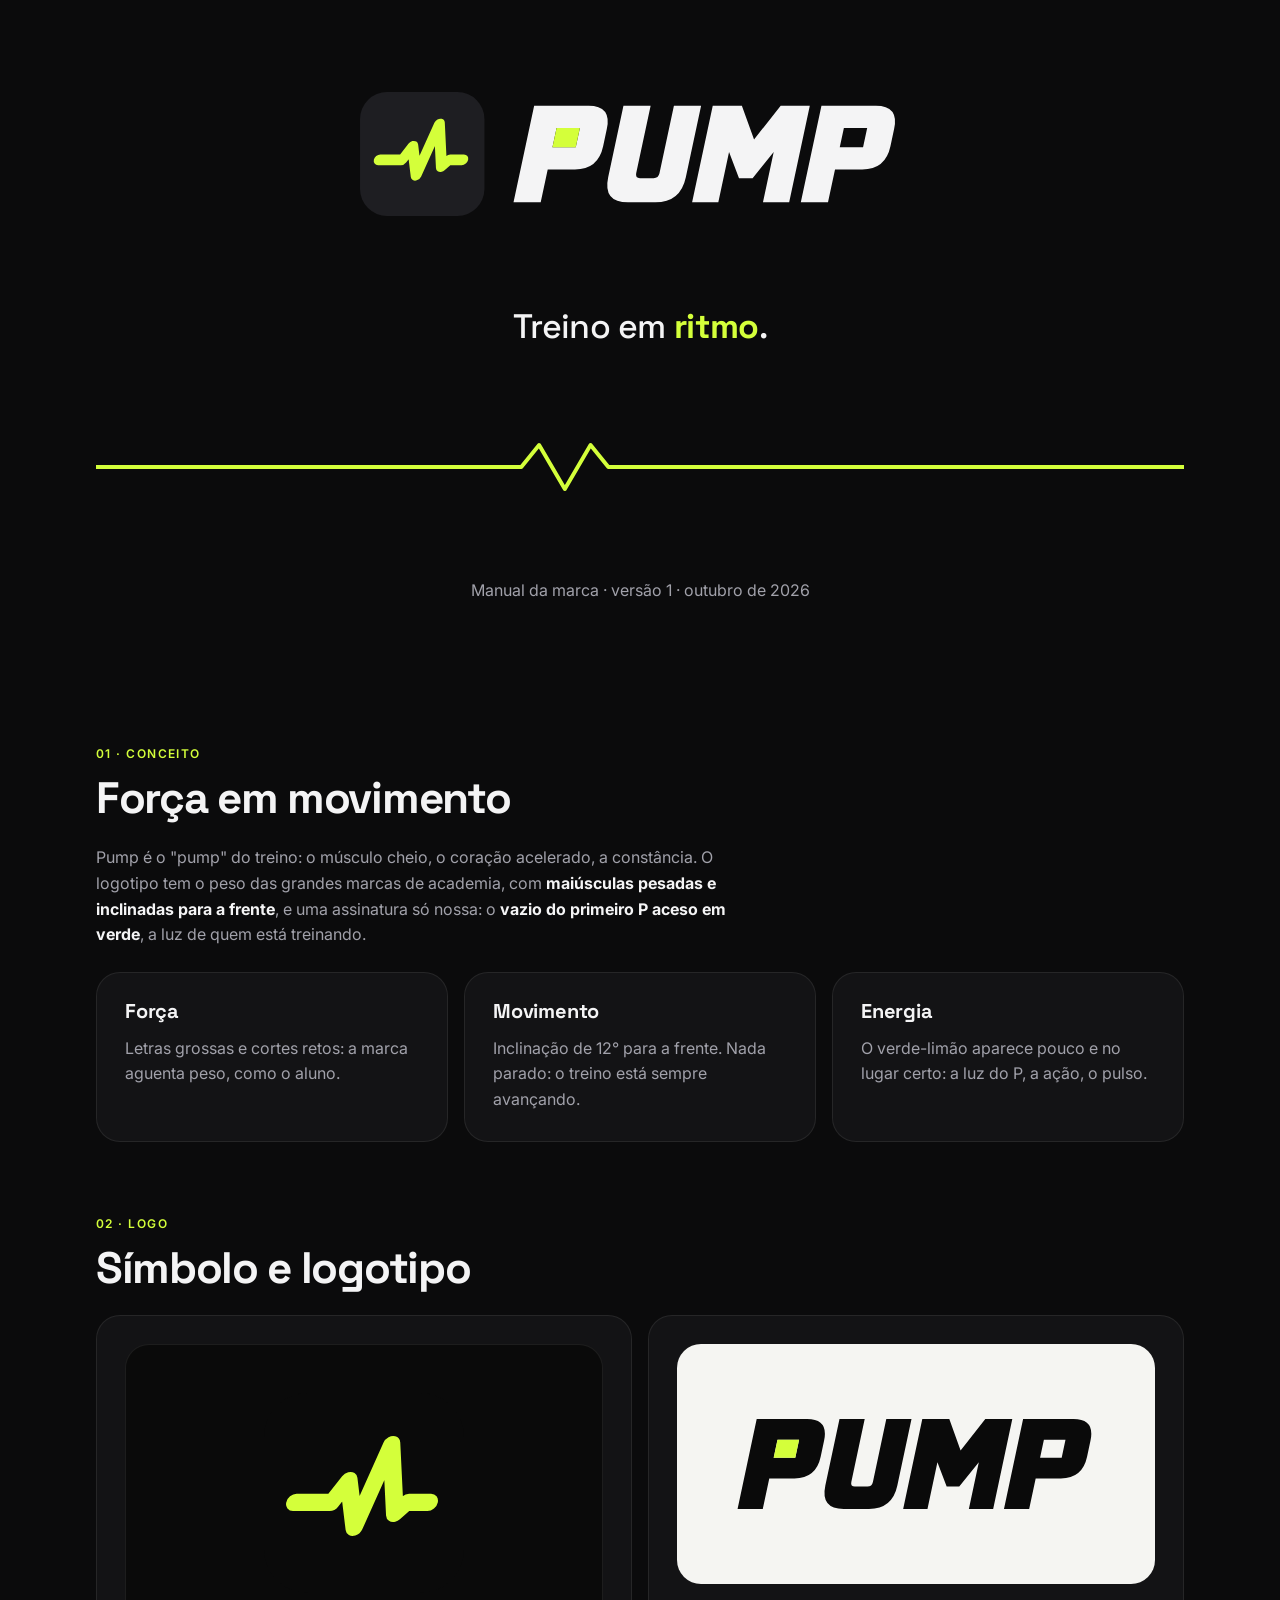
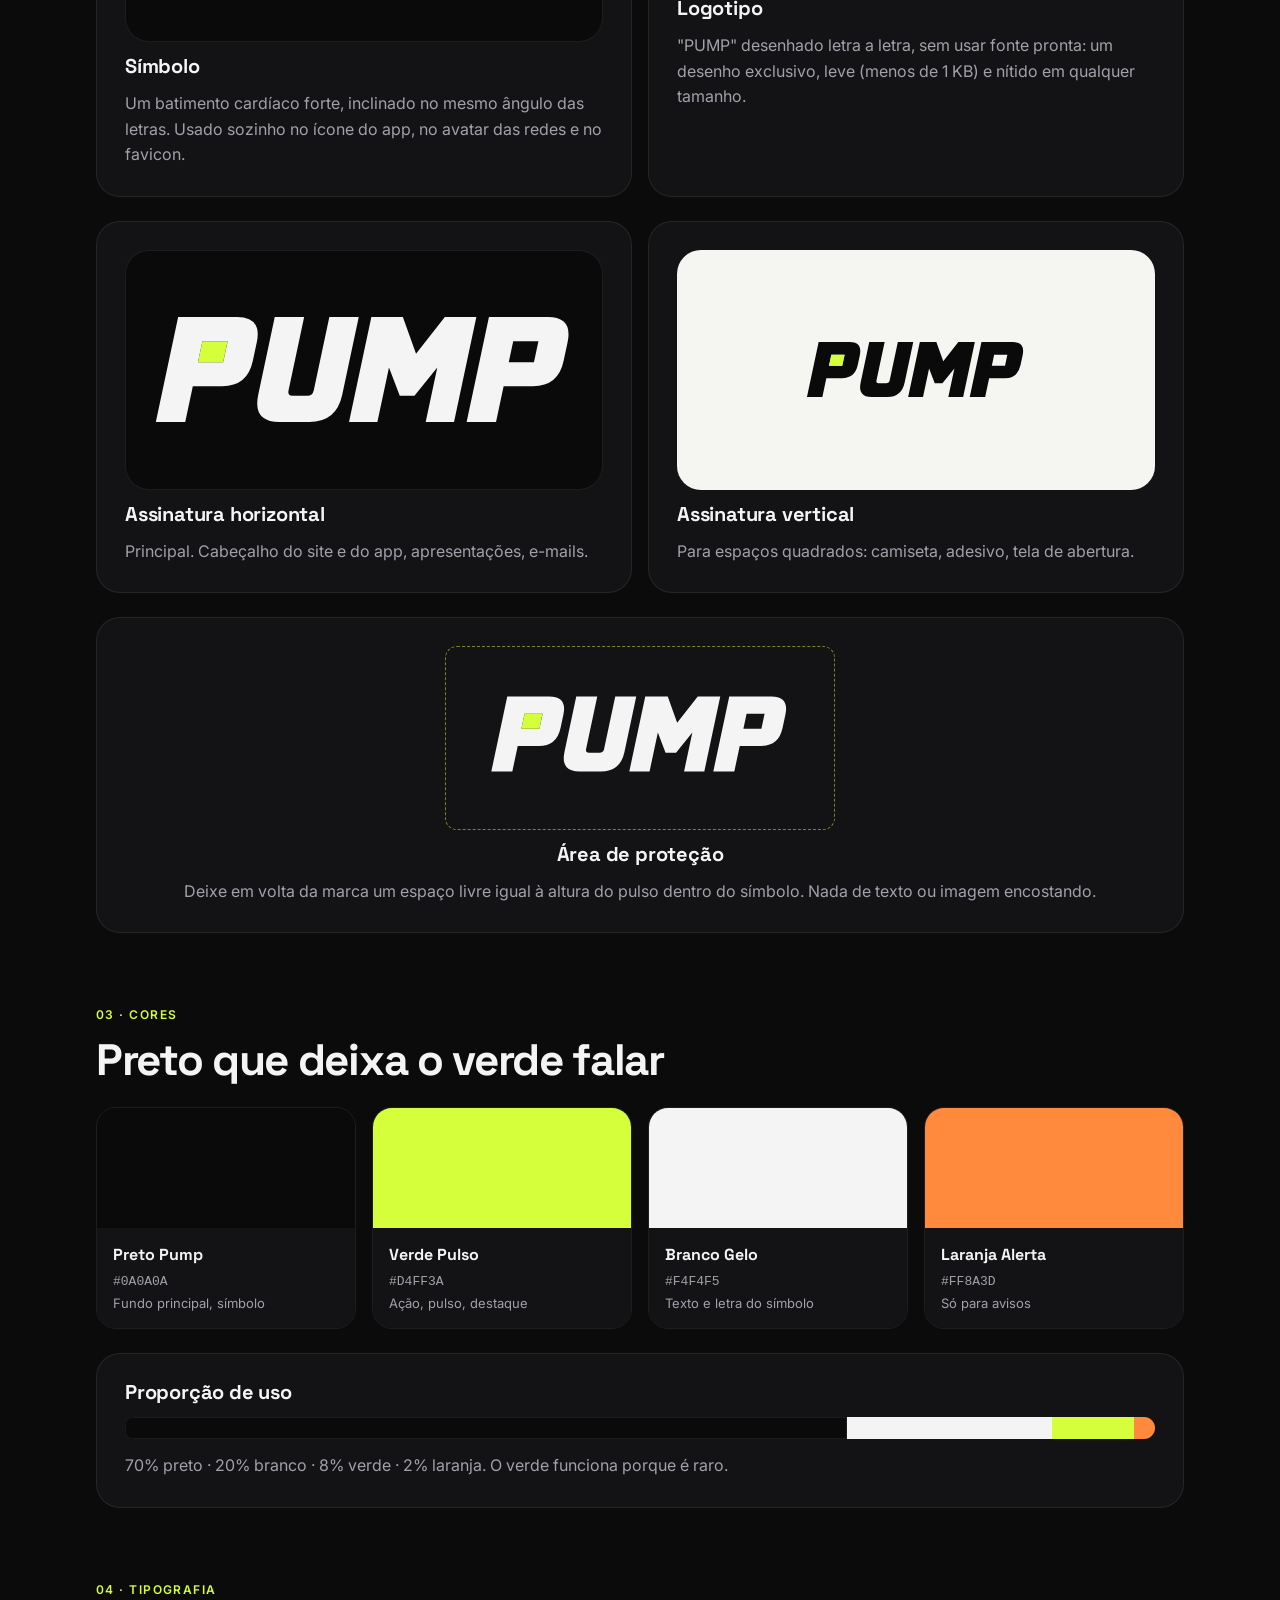
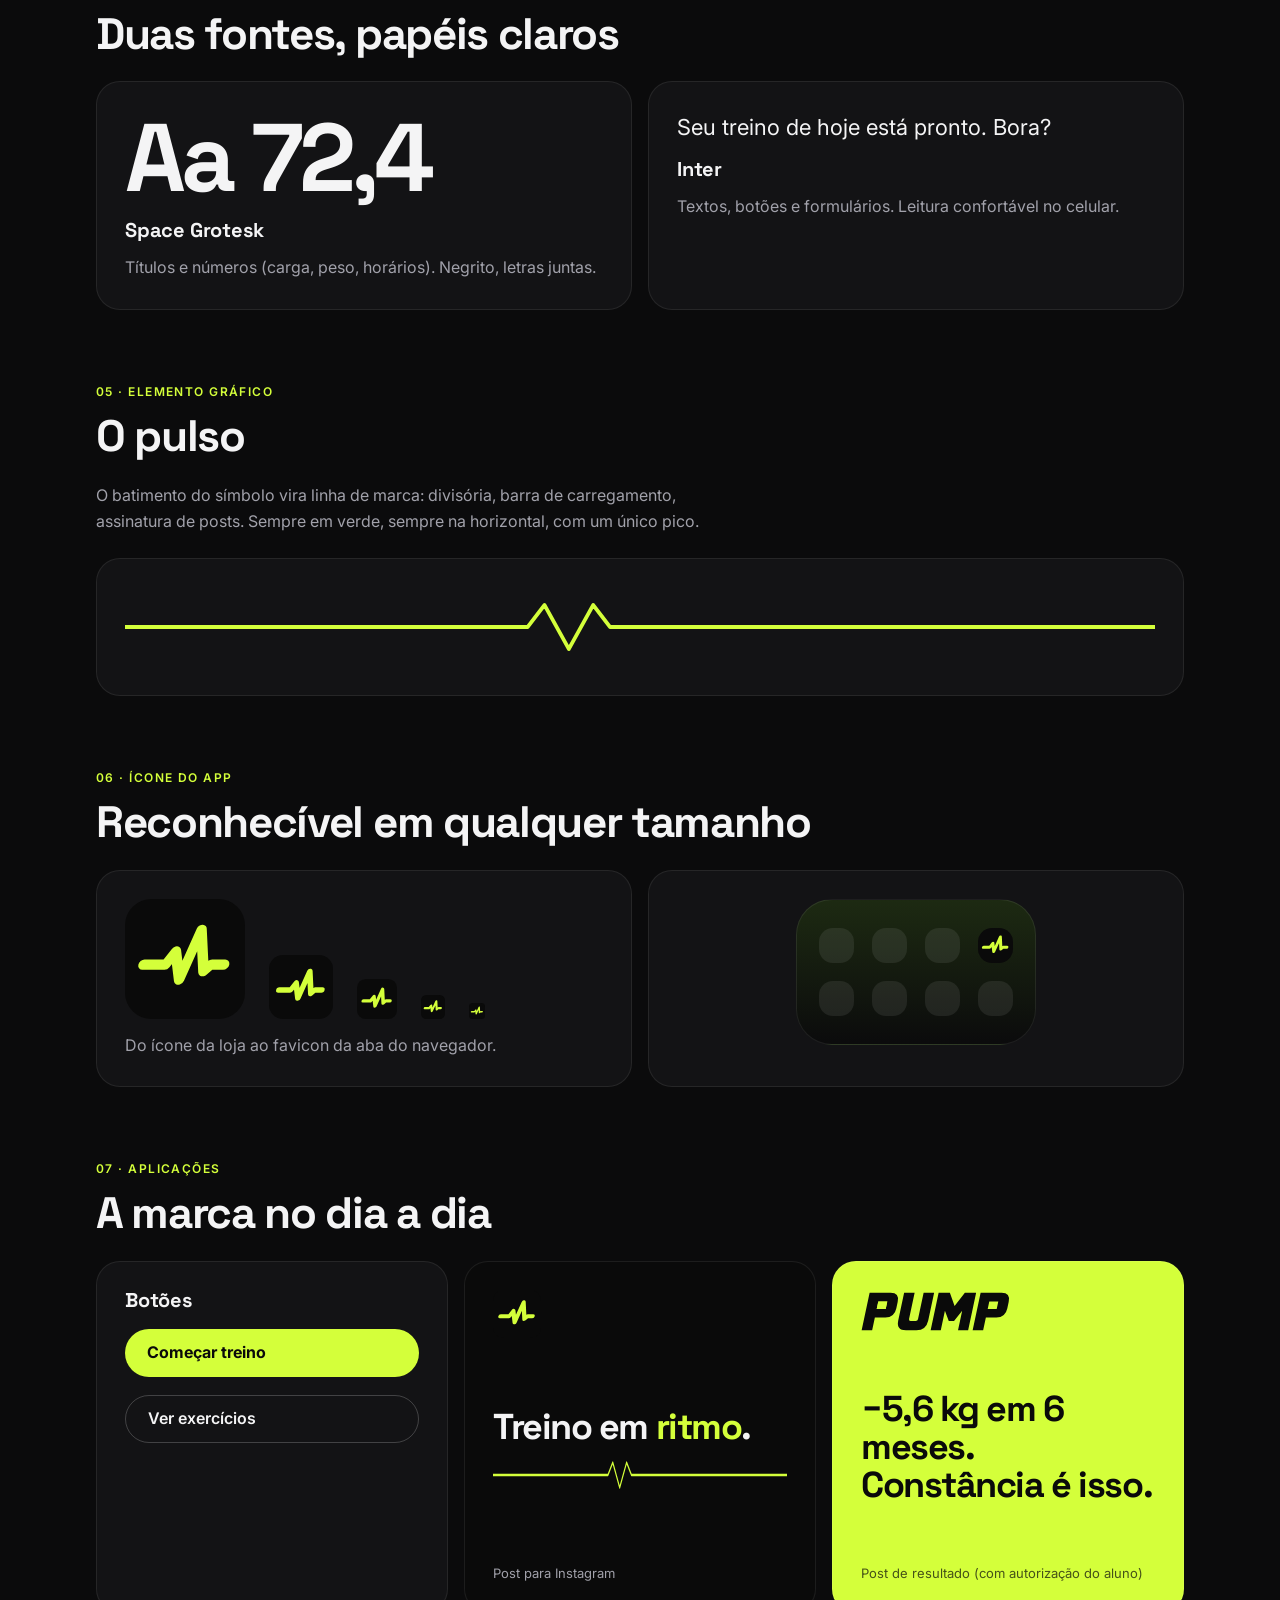
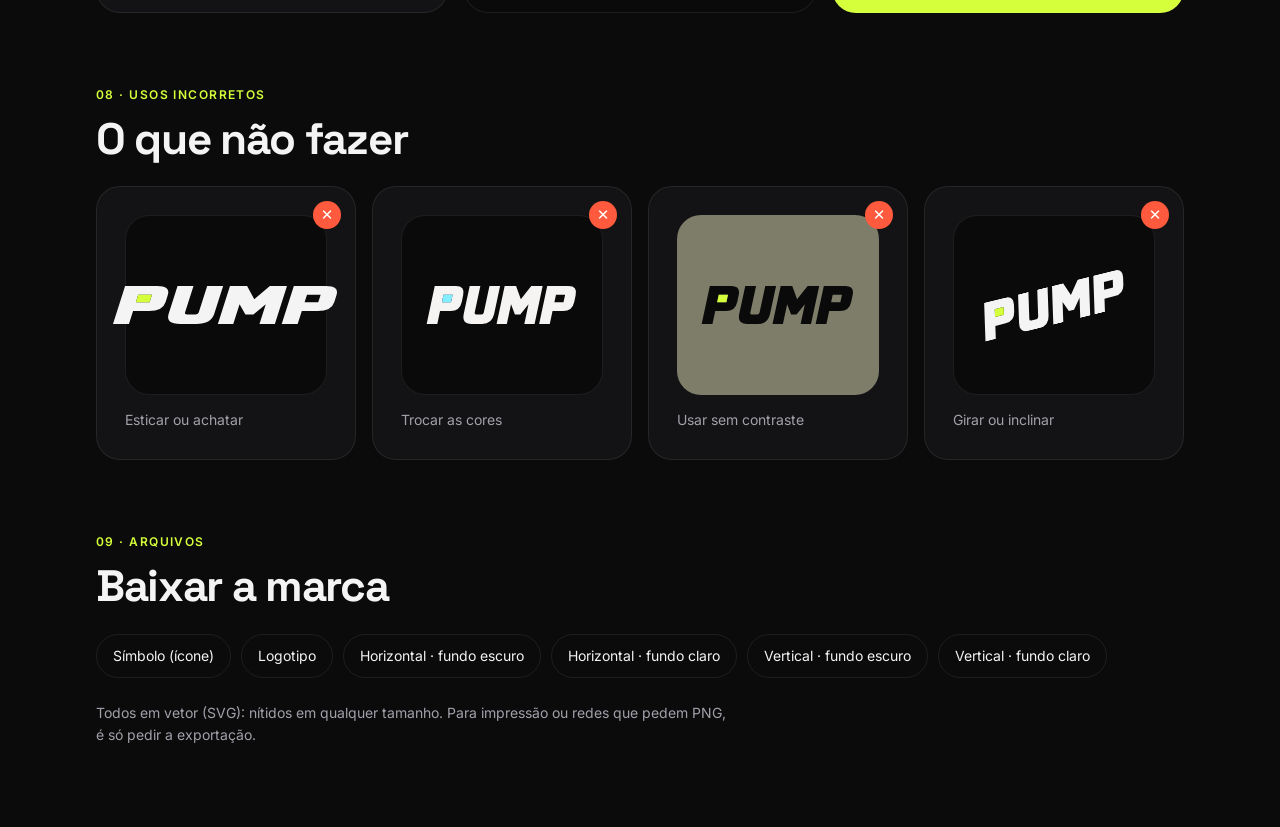
==== brand/index.html @ b614d29d "Pump: app do personal e do aluno, marca, banco de dados com senha protegida Co-Authored-By: Claude O" ====
<!doctype html>
<html lang="pt-BR">
<head>
<meta charset="utf-8">
<meta name="viewport" content="width=device-width, initial-scale=1">
<title>Pump · manual da marca</title>
<meta name="description" content="Identidade visual do Pump: símbolo, logotipo, cores, tipografia e regras de uso.">
<link rel="icon" href="pump-batimento.svg" type="image/svg+xml">
<link rel="preconnect" href="https://fonts.googleapis.com"><link rel="preconnect" href="https://fonts.gstatic.com" crossorigin>
<link rel="stylesheet" href="https://fonts.googleapis.com/css2?family=Inter:wght@400;500;600&family=Space+Grotesk:wght@500;700&display=swap">
<style>
:root{--bg:#0B0B0C;--s1:#131315;--s2:#1B1B1E;--line:rgba(255,255,255,.08);--tx:#F4F4F5;--tx2:#A1A1AA;--a:#D4FF3A}
*{box-sizing:border-box}
body{margin:0;background:var(--bg);color:var(--tx);font:16px/1.6 Inter,system-ui,sans-serif;-webkit-font-smoothing:antialiased}
main{max-width:1120px;margin:0 auto;padding:24px 16px 80px;display:flex;flex-direction:column;gap:72px}
h1,h2,h3{font-family:"Space Grotesk",sans-serif;letter-spacing:-.03em;margin:0;line-height:1.05}
h2{font-size:clamp(28px,5vw,44px)}
h3{font-size:20px;letter-spacing:-.01em}
p{margin:0}
.muted{color:var(--tx2)}
.eyebrow{font-size:12px;letter-spacing:.12em;text-transform:uppercase;color:var(--a);font-weight:600;margin-bottom:12px}
.sec{display:flex;flex-direction:column;gap:24px}
.sec > p{max-width:640px}
.grid{display:grid;gap:16px;grid-template-columns:minmax(0,1fr)}
@media(min-width:760px){.g2{grid-template-columns:repeat(2,minmax(0,1fr))}.g3{grid-template-columns:repeat(3,minmax(0,1fr))}.g4{grid-template-columns:repeat(4,minmax(0,1fr))}}
.box{background:var(--s1);border:1px solid var(--line);border-radius:24px;padding:28px;display:flex;flex-direction:column;gap:14px}
.stage{border-radius:24px;display:grid;place-items:center;padding:48px 24px;min-height:240px}
.dark{background:#0A0A0A;border:1px solid var(--line)}
.lime{background:var(--a);color:#0A0A0A}
.light{background:#F5F5F2;color:#0A0A0A}
.stage img{max-width:100%;height:auto}
.hero{min-height:72vh;display:grid;place-items:center;text-align:center;gap:28px;padding:40px 0}
.hero img{width:min(560px,86vw);height:auto}
.tag{font-family:"Space Grotesk",sans-serif;font-size:clamp(22px,4vw,34px);font-weight:500;letter-spacing:-.02em}
.tag b{color:var(--a);font-weight:700}
.pulse{width:100%;height:56px;display:block}
.pulse path{fill:none;stroke:var(--a);stroke-width:4;stroke-linecap:round;stroke-linejoin:round;stroke-dasharray:1600;animation:beat 2.6s cubic-bezier(.4,0,.2,1) infinite}
@keyframes beat{0%{stroke-dashoffset:1600}55%{stroke-dashoffset:0}100%{stroke-dashoffset:-1600}}
.sw{border-radius:20px;overflow:hidden;border:1px solid var(--line)}
.sw .c{height:120px}
.sw .t{padding:14px 16px;background:var(--s1)}
.sw .t b{display:block;font-family:"Space Grotesk",sans-serif}
.sw code{font-size:13px;color:var(--tx2)}
.prop{display:flex;height:22px;border-radius:999px;overflow:hidden}
.type1{font-family:"Space Grotesk",sans-serif;font-weight:700;font-size:clamp(48px,9vw,96px);letter-spacing:-.05em;line-height:1}
.type2{font-family:Inter,sans-serif;font-size:22px}
.icons{display:flex;align-items:flex-end;gap:24px;flex-wrap:wrap}
.phone{width:240px;border-radius:36px;background:linear-gradient(#1d2a12,#0b0b0c);padding:28px 22px;display:grid;grid-template-columns:repeat(4,1fr);gap:18px;border:1px solid var(--line)}
.phone span{aspect-ratio:1;border-radius:14px;background:rgba(255,255,255,.08)}
.phone img{width:100%;border-radius:14px}
.no{position:relative}
.no .stage{min-height:180px}
.no p{font-size:14px}
.no .x{position:absolute;top:14px;right:14px;width:28px;height:28px;border-radius:50%;background:#FF5A3D;display:grid;place-items:center;color:#fff;font-weight:700;font-size:15px}
.btn{display:inline-flex;align-items:center;gap:8px;min-height:48px;padding:0 22px;border-radius:999px;font-weight:700;background:var(--a);color:#0A0A0A;text-decoration:none}
.btn.o{background:transparent;color:var(--tx);border:1px solid rgba(255,255,255,.2);font-weight:600}
.post{aspect-ratio:1;border-radius:24px;background:#0A0A0A;padding:28px;display:flex;flex-direction:column;justify-content:space-between;border:1px solid var(--line)}
.post h3{font-size:clamp(26px,3.4vw,36px);letter-spacing:-.04em}
.dl{display:flex;flex-wrap:wrap;gap:10px}
.dl a{color:var(--tx);border:1px solid var(--line);border-radius:999px;padding:10px 16px;text-decoration:none;font-size:14px}
.dl a:hover{border-color:var(--a)}
.clear{position:relative;display:inline-block;padding:44px;border:1.5px dashed rgba(212,255,58,.5);border-radius:12px}
@media (prefers-reduced-motion:reduce){.pulse path{animation:none;stroke-dasharray:none}}
</style>
</head>
<body>
<main>

<section class="hero">
  <img src="pump-assinatura-escuro.svg" width="560" height="124" alt="Pump">
  <p class="tag">Treino em <b>ritmo</b>.</p>
  <svg class="pulse" viewBox="0 0 1100 56" preserveAspectRatio="none" aria-hidden="true"><path d="M0 28H430l18-22 26 44 26-44 18 22H1100"/></svg>
  <p class="muted" style="max-width:560px">Manual da marca · versão 1 · outubro de 2026</p>
</section>

<section class="sec">
  <div><p class="eyebrow">01 · Conceito</p><h2>Força em movimento</h2></div>
  <p class="muted">Pump é o "pump" do treino: o músculo cheio, o coração acelerado, a constância. O logotipo tem o peso das grandes marcas de academia, com <b style="color:var(--tx)">maiúsculas pesadas e inclinadas para a frente</b>, e uma assinatura só nossa: o <b style="color:var(--tx)">vazio do primeiro P aceso em verde</b>, a luz de quem está treinando.</p>
  <div class="grid g3">
    <div class="box"><h3>Força</h3><p class="muted">Letras grossas e cortes retos: a marca aguenta peso, como o aluno.</p></div>
    <div class="box"><h3>Movimento</h3><p class="muted">Inclinação de 12° para a frente. Nada parado: o treino está sempre avançando.</p></div>
    <div class="box"><h3>Energia</h3><p class="muted">O verde-limão aparece pouco e no lugar certo: a luz do P, a ação, o pulso.</p></div>
  </div>
</section>

<section class="sec">
  <div><p class="eyebrow">02 · Logo</p><h2>Símbolo e logotipo</h2></div>
  <div class="grid g2">
    <div class="box"><div class="stage dark"><img src="pump-batimento.svg" width="200" height="200" alt="Símbolo Pump"></div><h3>Símbolo</h3><p class="muted">Um batimento cardíaco forte, inclinado no mesmo ângulo das letras. Usado sozinho no ícone do app, no avatar das redes e no favicon.</p></div>
    <div class="box"><div class="stage light"><img src="pump-forca-claro.svg" width="360" height="118" alt="Logotipo pump"></div><h3>Logotipo</h3><p class="muted">"PUMP" desenhado letra a letra, sem usar fonte pronta: um desenho exclusivo, leve (menos de 1 KB) e nítido em qualquer tamanho.</p></div>
  </div>
  <div class="grid g2">
    <div class="box"><div class="stage dark"><img src="pump-forca-escuro.svg" width="420" height="120" alt="Assinatura horizontal"></div><h3>Assinatura horizontal</h3><p class="muted">Principal. Cabeçalho do site e do app, apresentações, e-mails.</p></div>
    <div class="box"><div class="stage light"><img src="pump-forca-claro.svg" width="220" height="176" alt="Assinatura vertical"></div><h3>Assinatura vertical</h3><p class="muted">Para espaços quadrados: camiseta, adesivo, tela de abertura.</p></div>
  </div>
  <div class="box" style="align-items:center;text-align:center">
    <span class="clear"><img src="pump-forca-escuro.svg" width="300" height="86" alt=""></span>
    <h3>Área de proteção</h3><p class="muted">Deixe em volta da marca um espaço livre igual à altura do pulso dentro do símbolo. Nada de texto ou imagem encostando.</p>
  </div>
</section>

<section class="sec">
  <div><p class="eyebrow">03 · Cores</p><h2>Preto que deixa o verde falar</h2></div>
  <div class="grid g4">
    <div class="sw"><div class="c" style="background:#0A0A0A"></div><div class="t"><b>Preto Pump</b><code>#0A0A0A</code><p class="muted" style="font-size:13px">Fundo principal, símbolo</p></div></div>
    <div class="sw"><div class="c" style="background:#D4FF3A"></div><div class="t"><b>Verde Pulso</b><code>#D4FF3A</code><p class="muted" style="font-size:13px">Ação, pulso, destaque</p></div></div>
    <div class="sw"><div class="c" style="background:#F4F4F5"></div><div class="t"><b>Branco Gelo</b><code>#F4F4F5</code><p class="muted" style="font-size:13px">Texto e letra do símbolo</p></div></div>
    <div class="sw"><div class="c" style="background:#FF8A3D"></div><div class="t"><b>Laranja Alerta</b><code>#FF8A3D</code><p class="muted" style="font-size:13px">Só para avisos</p></div></div>
  </div>
  <div class="box"><h3>Proporção de uso</h3><div class="prop" aria-label="70% preto, 20% branco, 8% verde, 2% laranja"><span style="flex:70;background:#0A0A0A;border:1px solid var(--line)"></span><span style="flex:20;background:#F4F4F5"></span><span style="flex:8;background:#D4FF3A"></span><span style="flex:2;background:#FF8A3D"></span></div><p class="muted">70% preto · 20% branco · 8% verde · 2% laranja. O verde funciona porque é raro.</p></div>
</section>

<section class="sec">
  <div><p class="eyebrow">04 · Tipografia</p><h2>Duas fontes, papéis claros</h2></div>
  <div class="grid g2">
    <div class="box"><span class="type1">Aa 72,4</span><h3>Space Grotesk</h3><p class="muted">Títulos e números (carga, peso, horários). Negrito, letras juntas.</p></div>
    <div class="box"><span class="type2">Seu treino de hoje está pronto. Bora?</span><h3>Inter</h3><p class="muted">Textos, botões e formulários. Leitura confortável no celular.</p></div>
  </div>
</section>

<section class="sec">
  <div><p class="eyebrow">05 · Elemento gráfico</p><h2>O pulso</h2></div>
  <p class="muted">O batimento do símbolo vira linha de marca: divisória, barra de carregamento, assinatura de posts. Sempre em verde, sempre na horizontal, com um único pico.</p>
  <div class="box" style="padding:40px 28px"><svg class="pulse" viewBox="0 0 1100 56" preserveAspectRatio="none" aria-hidden="true"><path d="M0 28H430l18-22 26 44 26-44 18 22H1100"/></svg></div>
</section>

<section class="sec">
  <div><p class="eyebrow">06 · Ícone do app</p><h2>Reconhecível em qualquer tamanho</h2></div>
  <div class="grid g2">
    <div class="box"><div class="icons"><img src="pump-batimento.svg" width="120" height="120" alt="Ícone 120 px"><img src="pump-batimento.svg" width="64" height="64" alt="Ícone 64 px"><img src="pump-batimento.svg" width="40" height="40" alt="Ícone 40 px"><img src="pump-batimento.svg" width="24" height="24" alt="Ícone 24 px"><img src="pump-batimento.svg" width="16" height="16" alt="Ícone 16 px"></div><p class="muted">Do ícone da loja ao favicon da aba do navegador.</p></div>
    <div class="box" style="align-items:center"><div class="phone" aria-label="Ícone na tela do celular"><span></span><span></span><span></span><img src="pump-batimento.svg" alt=""><span></span><span></span><span></span><span></span></div></div>
  </div>
</section>

<section class="sec">
  <div><p class="eyebrow">07 · Aplicações</p><h2>A marca no dia a dia</h2></div>
  <div class="grid g3">
    <div class="box" style="gap:18px"><h3>Botões</h3><a class="btn" href="#">Começar treino</a><a class="btn o" href="#">Ver exercícios</a></div>
    <div class="post"><img src="pump-batimento.svg" width="48" height="48" alt=""><div><h3>Treino em <span style="color:var(--a)">ritmo</span>.</h3><svg class="pulse" viewBox="0 0 1100 56" preserveAspectRatio="none" aria-hidden="true" style="height:32px;margin-top:12px"><path d="M0 28H430l18-22 26 44 26-44 18 22H1100"/></svg></div><p class="muted" style="font-size:13px">Post para Instagram</p></div>
    <div class="post" style="background:var(--a);color:#0A0A0A"><img src="pump-forca-claro.svg" width="150" height="43" alt=""><h3>−5,6 kg em 6 meses. Constância é isso.</h3><p style="font-size:13px;opacity:.7">Post de resultado (com autorização do aluno)</p></div>
  </div>
</section>

<section class="sec">
  <div><p class="eyebrow">08 · Usos incorretos</p><h2>O que não fazer</h2></div>
  <div class="grid g4">
    <div class="box no"><span class="x">✕</span><div class="stage dark"><img src="pump-forca-escuro.svg" width="200" height="57" alt="" style="transform:scaleX(1.5)"></div><p class="muted">Esticar ou achatar</p></div>
    <div class="box no"><span class="x">✕</span><div class="stage dark"><img src="pump-forca-escuro.svg" width="200" height="57" alt="" style="filter:hue-rotate(160deg) saturate(3)"></div><p class="muted">Trocar as cores</p></div>
    <div class="box no"><span class="x">✕</span><div class="stage" style="background:#7d7d6a"><img src="pump-forca-claro.svg" width="200" height="57" alt=""></div><p class="muted">Usar sem contraste</p></div>
    <div class="box no"><span class="x">✕</span><div class="stage dark"><img src="pump-forca-escuro.svg" width="200" height="57" alt="" style="transform:rotate(-14deg)"></div><p class="muted">Girar ou inclinar</p></div>
  </div>
</section>

<section class="sec">
  <div><p class="eyebrow">09 · Arquivos</p><h2>Baixar a marca</h2></div>
  <div class="dl">
    <a href="pump-batimento.svg" download>Símbolo (ícone)</a>
    <a href="pump-forca-claro.svg" download>Logotipo</a>
    <a href="pump-forca-escuro.svg" download>Horizontal · fundo escuro</a>
    <a href="pump-forca-claro.svg" download>Horizontal · fundo claro</a>
    <a href="pump-forca-escuro.svg" download>Vertical · fundo escuro</a>
    <a href="pump-forca-claro.svg" download>Vertical · fundo claro</a>
  </div>
  <p class="muted" style="font-size:14px">Todos em vetor (SVG): nítidos em qualquer tamanho. Para impressão ou redes que pedem PNG, é só pedir a exportação.</p>
</section>

</main>
</body>
</html>
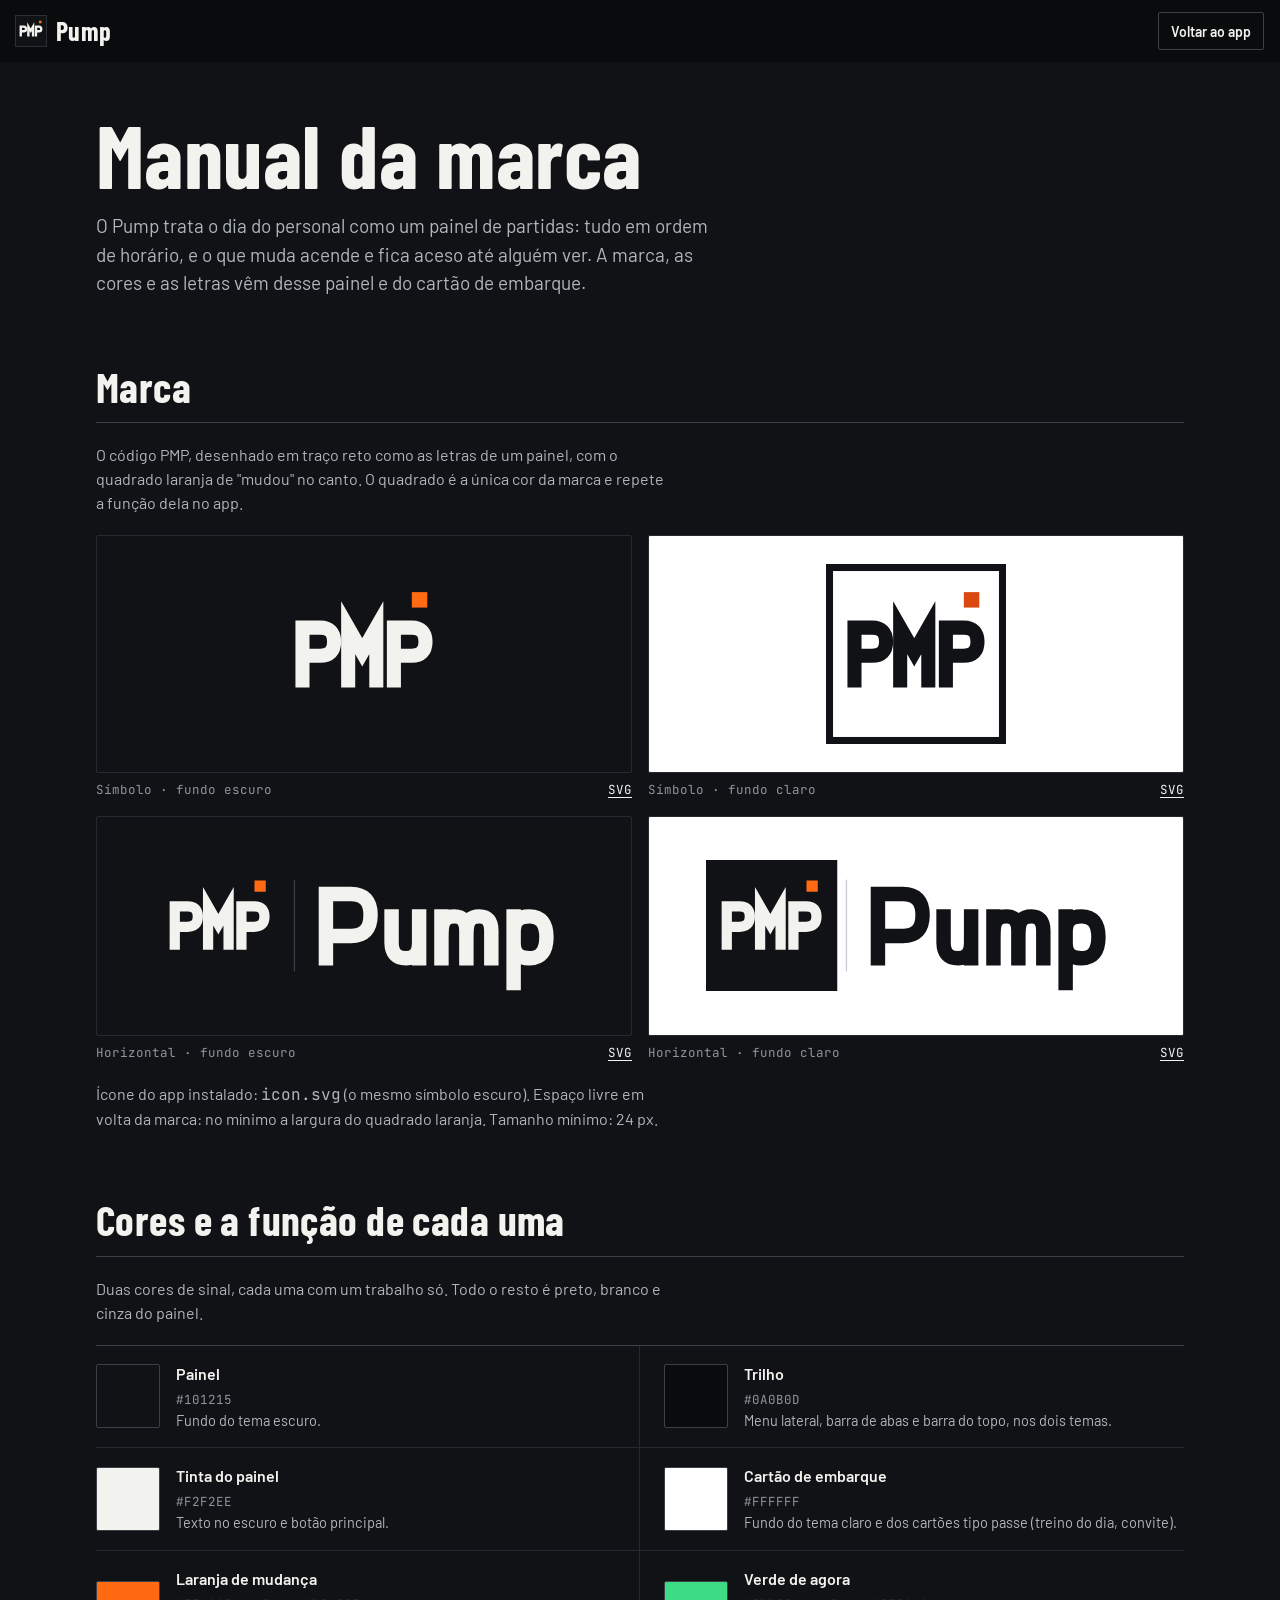
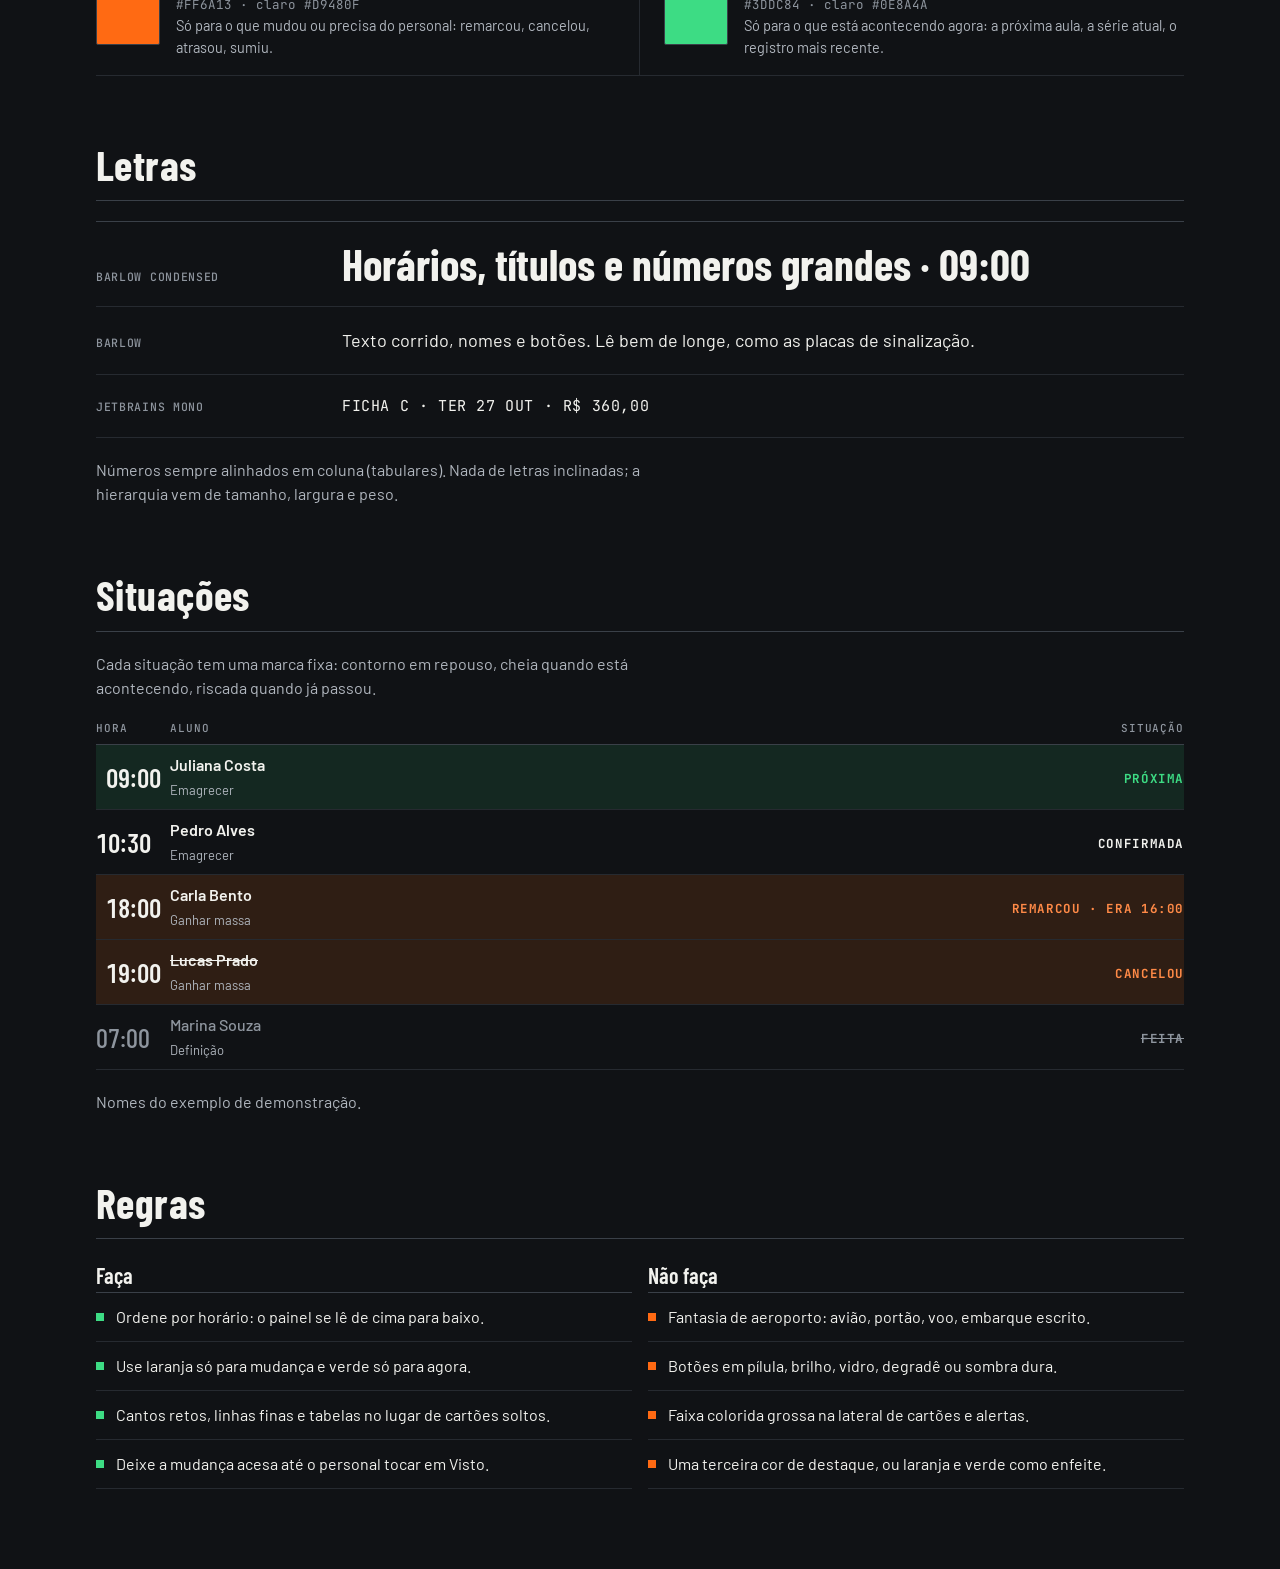
==== commit b5cf5346: "Novo visual do Pump: painel de partidas e treino em tela cheia - Base visual nova: Barlow, Barlow Co" ====
--- a/brand/index.html
+++ b/brand/index.html
@@ -4,166 +4,127 @@
 <meta charset="utf-8">
 <meta name="viewport" content="width=device-width, initial-scale=1">
 <title>Pump · manual da marca</title>
-<meta name="description" content="Identidade visual do Pump: símbolo, logotipo, cores, tipografia e regras de uso.">
-<link rel="icon" href="pump-batimento.svg" type="image/svg+xml">
+<meta name="description" content="Identidade visual do Pump: marca PMP, cores e a função de cada uma, letras, situações e regras de uso.">
+<link rel="icon" href="pump-marca-escuro.svg" type="image/svg+xml">
 <link rel="preconnect" href="https://fonts.googleapis.com"><link rel="preconnect" href="https://fonts.gstatic.com" crossorigin>
-<link rel="stylesheet" href="https://fonts.googleapis.com/css2?family=Inter:wght@400;500;600&family=Space+Grotesk:wght@500;700&display=swap">
+<link rel="stylesheet" href="https://fonts.googleapis.com/css2?family=Barlow:wght@400;500;600;700&family=Barlow+Condensed:wght@500;600;700&family=JetBrains+Mono:wght@500;700&display=swap">
+<link rel="stylesheet" href="../css/app.css">
 <style>
-:root{--bg:#0B0B0C;--s1:#131315;--s2:#1B1B1E;--line:rgba(255,255,255,.08);--tx:#F4F4F5;--tx2:#A1A1AA;--a:#D4FF3A}
-*{box-sizing:border-box}
-body{margin:0;background:var(--bg);color:var(--tx);font:16px/1.6 Inter,system-ui,sans-serif;-webkit-font-smoothing:antialiased}
-main{max-width:1120px;margin:0 auto;padding:24px 16px 80px;display:flex;flex-direction:column;gap:72px}
-h1,h2,h3{font-family:"Space Grotesk",sans-serif;letter-spacing:-.03em;margin:0;line-height:1.05}
-h2{font-size:clamp(28px,5vw,44px)}
-h3{font-size:20px;letter-spacing:-.01em}
-p{margin:0}
-.muted{color:var(--tx2)}
-.eyebrow{font-size:12px;letter-spacing:.12em;text-transform:uppercase;color:var(--a);font-weight:600;margin-bottom:12px}
-.sec{display:flex;flex-direction:column;gap:24px}
-.sec > p{max-width:640px}
-.grid{display:grid;gap:16px;grid-template-columns:minmax(0,1fr)}
-@media(min-width:760px){.g2{grid-template-columns:repeat(2,minmax(0,1fr))}.g3{grid-template-columns:repeat(3,minmax(0,1fr))}.g4{grid-template-columns:repeat(4,minmax(0,1fr))}}
-.box{background:var(--s1);border:1px solid var(--line);border-radius:24px;padding:28px;display:flex;flex-direction:column;gap:14px}
-.stage{border-radius:24px;display:grid;place-items:center;padding:48px 24px;min-height:240px}
-.dark{background:#0A0A0A;border:1px solid var(--line)}
-.lime{background:var(--a);color:#0A0A0A}
-.light{background:#F5F5F2;color:#0A0A0A}
-.stage img{max-width:100%;height:auto}
-.hero{min-height:72vh;display:grid;place-items:center;text-align:center;gap:28px;padding:40px 0}
-.hero img{width:min(560px,86vw);height:auto}
-.tag{font-family:"Space Grotesk",sans-serif;font-size:clamp(22px,4vw,34px);font-weight:500;letter-spacing:-.02em}
-.tag b{color:var(--a);font-weight:700}
-.pulse{width:100%;height:56px;display:block}
-.pulse path{fill:none;stroke:var(--a);stroke-width:4;stroke-linecap:round;stroke-linejoin:round;stroke-dasharray:1600;animation:beat 2.6s cubic-bezier(.4,0,.2,1) infinite}
-@keyframes beat{0%{stroke-dashoffset:1600}55%{stroke-dashoffset:0}100%{stroke-dashoffset:-1600}}
-.sw{border-radius:20px;overflow:hidden;border:1px solid var(--line)}
-.sw .c{height:120px}
-.sw .t{padding:14px 16px;background:var(--s1)}
-.sw .t b{display:block;font-family:"Space Grotesk",sans-serif}
-.sw code{font-size:13px;color:var(--tx2)}
-.prop{display:flex;height:22px;border-radius:999px;overflow:hidden}
-.type1{font-family:"Space Grotesk",sans-serif;font-weight:700;font-size:clamp(48px,9vw,96px);letter-spacing:-.05em;line-height:1}
-.type2{font-family:Inter,sans-serif;font-size:22px}
-.icons{display:flex;align-items:flex-end;gap:24px;flex-wrap:wrap}
-.phone{width:240px;border-radius:36px;background:linear-gradient(#1d2a12,#0b0b0c);padding:28px 22px;display:grid;grid-template-columns:repeat(4,1fr);gap:18px;border:1px solid var(--line)}
-.phone span{aspect-ratio:1;border-radius:14px;background:rgba(255,255,255,.08)}
-.phone img{width:100%;border-radius:14px}
-.no{position:relative}
-.no .stage{min-height:180px}
-.no p{font-size:14px}
-.no .x{position:absolute;top:14px;right:14px;width:28px;height:28px;border-radius:50%;background:#FF5A3D;display:grid;place-items:center;color:#fff;font-weight:700;font-size:15px}
-.btn{display:inline-flex;align-items:center;gap:8px;min-height:48px;padding:0 22px;border-radius:999px;font-weight:700;background:var(--a);color:#0A0A0A;text-decoration:none}
-.btn.o{background:transparent;color:var(--tx);border:1px solid rgba(255,255,255,.2);font-weight:600}
-.post{aspect-ratio:1;border-radius:24px;background:#0A0A0A;padding:28px;display:flex;flex-direction:column;justify-content:space-between;border:1px solid var(--line)}
-.post h3{font-size:clamp(26px,3.4vw,36px);letter-spacing:-.04em}
-.dl{display:flex;flex-wrap:wrap;gap:10px}
-.dl a{color:var(--tx);border:1px solid var(--line);border-radius:999px;padding:10px 16px;text-decoration:none;font-size:14px}
-.dl a:hover{border-color:var(--a)}
-.clear{position:relative;display:inline-block;padding:44px;border:1.5px dashed rgba(212,255,58,.5);border-radius:12px}
-@media (prefers-reduced-motion:reduce){.pulse path{animation:none;stroke-dasharray:none}}
+.bm { max-width: 1120px; margin: 0 auto; padding: 0 16px 80px; }
+.bm-nav { display: flex; align-items: center; justify-content: space-between; gap: 12px; padding: 12px 16px; background: var(--rail); color: #F2F2EE; position: sticky; top: 0; z-index: 5; }
+.bm-nav a.btn { color: #F2F2EE; border-color: #3A4048; }
+.bm-nav img { width: 30px; height: 30px; display: block; outline: 1px solid #2A2F36; }
+.bm-nav .brand { display: flex; align-items: center; gap: 10px; }
+.bm h1 { font-size: clamp(44px, 9vw, 88px); margin-top: 48px; }
+.bm .lead { font-size: 19px; color: var(--tx2); max-width: 56ch; margin-top: 14px; }
+.bm section { padding-top: 64px; display: flex; flex-direction: column; gap: 20px; }
+.bm h2 { font-size: clamp(28px, 4.6vw, 42px); font-weight: 700; padding-bottom: 12px; border-bottom: 1px solid var(--line2); }
+.bm h3 { font-family: var(--fd); font-weight: 600; font-size: 22px; }
+.bm p { max-width: 64ch; }
+.bm .muted { color: var(--tx2); }
+.marks { display: grid; gap: 16px; grid-template-columns: minmax(0, 1fr); }
+@media (min-width: 760px) { .marks { grid-template-columns: repeat(2, minmax(0, 1fr)); } }
+.mk { border: 1px solid var(--line); border-radius: var(--r); padding: 28px; display: grid; place-items: center; min-height: 220px; }
+.mk.dk { background: #101215; } .mk.lt { background: #FFFFFF; }
+.mk img { max-width: 100%; height: auto; }
+.mk-cap { display: flex; justify-content: space-between; gap: 8px; font-family: var(--fm); font-size: 12.5px; color: var(--tx3); margin-top: 8px; }
+.mk-cap a { color: var(--tx); text-decoration: underline; text-underline-offset: 3px; }
+.cores { display: grid; grid-template-columns: minmax(0, 1fr); border-top: 1px solid var(--line2); }
+@media (min-width: 760px) { .cores { grid-template-columns: repeat(2, minmax(0, 1fr)); } }
+.cor { display: grid; grid-template-columns: 64px minmax(0, 1fr); gap: 16px; align-items: center; padding: 16px 0; border-bottom: 1px solid var(--line); }
+@media (min-width: 760px) { .cor:nth-child(odd) { padding-right: 24px; border-right: 1px solid var(--line); } .cor:nth-child(even) { padding-left: 24px; } }
+.cor i { width: 64px; height: 64px; border-radius: var(--r); border: 1px solid var(--line2); display: block; }
+.cor b { display: block; font-weight: 600; }
+.cor code { font-family: var(--fm); font-size: 12.5px; color: var(--tx3); }
+.cor span { display: block; font-size: 14.5px; color: var(--tx2); }
+.tipos { display: grid; gap: 0; border-top: 1px solid var(--line2); }
+.tipo { display: grid; grid-template-columns: minmax(0, 1fr); gap: 6px; padding: 20px 0; border-bottom: 1px solid var(--line); }
+@media (min-width: 760px) { .tipo { grid-template-columns: 240px minmax(0, 1fr); align-items: baseline; } }
+.tipo .lbl { color: var(--tx3); }
+.regras { display: grid; gap: 16px; grid-template-columns: minmax(0, 1fr); }
+@media (min-width: 760px) { .regras { grid-template-columns: repeat(2, minmax(0, 1fr)); } }
+.regras ul { margin: 0; padding: 0; list-style: none; border-top: 1px solid var(--line2); }
+.regras li { display: flex; gap: 12px; align-items: baseline; padding: 12px 0; border-bottom: 1px solid var(--line); }
+.regras li .mark { transform: translateY(-2px); }
 </style>
 </head>
 <body>
-<main>
+<header class="bm-nav">
+  <span class="brand"><img src="pump-marca-escuro.svg" alt=""><span class="wordmark">Pump</span></span>
+  <a class="btn sm" href="../#/">Voltar ao app</a>
+</header>
+<main class="bm">
+  <h1>Manual da marca</h1>
+  <p class="lead">O Pump trata o dia do personal como um painel de partidas: tudo em ordem de horário, e o que muda acende e fica aceso até alguém ver. A marca, as cores e as letras vêm desse painel e do cartão de embarque.</p>
 
-<section class="hero">
-  <img src="pump-assinatura-escuro.svg" width="560" height="124" alt="Pump">
-  <p class="tag">Treino em <b>ritmo</b>.</p>
-  <svg class="pulse" viewBox="0 0 1100 56" preserveAspectRatio="none" aria-hidden="true"><path d="M0 28H430l18-22 26 44 26-44 18 22H1100"/></svg>
-  <p class="muted" style="max-width:560px">Manual da marca · versão 1 · outubro de 2026</p>
-</section>
+  <section aria-labelledby="t-marca">
+    <h2 id="t-marca">Marca</h2>
+    <p class="muted">O código PMP, desenhado em traço reto como as letras de um painel, com o quadrado laranja de "mudou" no canto. O quadrado é a única cor da marca e repete a função dela no app.</p>
+    <div class="marks">
+      <figure style="margin:0"><div class="mk dk"><img src="pump-marca-escuro.svg" width="180" height="180" alt="Marca PMP sobre fundo escuro"></div><figcaption class="mk-cap"><span>Símbolo · fundo escuro</span><a href="pump-marca-escuro.svg" download>SVG</a></figcaption></figure>
+      <figure style="margin:0"><div class="mk lt"><img src="pump-marca-claro.svg" width="180" height="180" alt="Marca PMP sobre fundo claro"></div><figcaption class="mk-cap"><span>Símbolo · fundo claro</span><a href="pump-marca-claro.svg" download>SVG</a></figcaption></figure>
+      <figure style="margin:0"><div class="mk dk"><img src="pump-horizontal-escuro.svg" width="420" height="131" alt="Marca PMP com a palavra Pump, fundo escuro"></div><figcaption class="mk-cap"><span>Horizontal · fundo escuro</span><a href="pump-horizontal-escuro.svg" download>SVG</a></figcaption></figure>
+      <figure style="margin:0"><div class="mk lt"><img src="pump-horizontal-claro.svg" width="420" height="131" alt="Marca PMP com a palavra Pump, fundo claro"></div><figcaption class="mk-cap"><span>Horizontal · fundo claro</span><a href="pump-horizontal-claro.svg" download>SVG</a></figcaption></figure>
+    </div>
+    <p class="muted">Ícone do app instalado: <code class="mono">icon.svg</code> (o mesmo símbolo escuro). Espaço livre em volta da marca: no mínimo a largura do quadrado laranja. Tamanho mínimo: 24 px.</p>
+  </section>
 
-<section class="sec">
-  <div><p class="eyebrow">01 · Conceito</p><h2>Força em movimento</h2></div>
-  <p class="muted">Pump é o "pump" do treino: o músculo cheio, o coração acelerado, a constância. O logotipo tem o peso das grandes marcas de academia, com <b style="color:var(--tx)">maiúsculas pesadas e inclinadas para a frente</b>, e uma assinatura só nossa: o <b style="color:var(--tx)">vazio do primeiro P aceso em verde</b>, a luz de quem está treinando.</p>
-  <div class="grid g3">
-    <div class="box"><h3>Força</h3><p class="muted">Letras grossas e cortes retos: a marca aguenta peso, como o aluno.</p></div>
-    <div class="box"><h3>Movimento</h3><p class="muted">Inclinação de 12° para a frente. Nada parado: o treino está sempre avançando.</p></div>
-    <div class="box"><h3>Energia</h3><p class="muted">O verde-limão aparece pouco e no lugar certo: a luz do P, a ação, o pulso.</p></div>
-  </div>
-</section>
+  <section aria-labelledby="t-cores">
+    <h2 id="t-cores">Cores e a função de cada uma</h2>
+    <p class="muted">Duas cores de sinal, cada uma com um trabalho só. Todo o resto é preto, branco e cinza do painel.</p>
+    <div class="cores">
+      <div class="cor"><i style="background:#101215"></i><div><b>Painel</b><code>#101215</code><span>Fundo do tema escuro.</span></div></div>
+      <div class="cor"><i style="background:#0A0B0D"></i><div><b>Trilho</b><code>#0A0B0D</code><span>Menu lateral, barra de abas e barra do topo, nos dois temas.</span></div></div>
+      <div class="cor"><i style="background:#F2F2EE"></i><div><b>Tinta do painel</b><code>#F2F2EE</code><span>Texto no escuro e botão principal.</span></div></div>
+      <div class="cor"><i style="background:#FFFFFF"></i><div><b>Cartão de embarque</b><code>#FFFFFF</code><span>Fundo do tema claro e dos cartões tipo passe (treino do dia, convite).</span></div></div>
+      <div class="cor"><i style="background:#FF6A13"></i><div><b>Laranja de mudança</b><code>#FF6A13 · claro #D9480F</code><span>Só para o que mudou ou precisa do personal: remarcou, cancelou, atrasou, sumiu.</span></div></div>
+      <div class="cor"><i style="background:#3DDC84"></i><div><b>Verde de agora</b><code>#3DDC84 · claro #0E8A4A</code><span>Só para o que está acontecendo agora: a próxima aula, a série atual, o registro mais recente.</span></div></div>
+    </div>
+  </section>
 
-<section class="sec">
-  <div><p class="eyebrow">02 · Logo</p><h2>Símbolo e logotipo</h2></div>
-  <div class="grid g2">
-    <div class="box"><div class="stage dark"><img src="pump-batimento.svg" width="200" height="200" alt="Símbolo Pump"></div><h3>Símbolo</h3><p class="muted">Um batimento cardíaco forte, inclinado no mesmo ângulo das letras. Usado sozinho no ícone do app, no avatar das redes e no favicon.</p></div>
-    <div class="box"><div class="stage light"><img src="pump-forca-claro.svg" width="360" height="118" alt="Logotipo pump"></div><h3>Logotipo</h3><p class="muted">"PUMP" desenhado letra a letra, sem usar fonte pronta: um desenho exclusivo, leve (menos de 1 KB) e nítido em qualquer tamanho.</p></div>
-  </div>
-  <div class="grid g2">
-    <div class="box"><div class="stage dark"><img src="pump-forca-escuro.svg" width="420" height="120" alt="Assinatura horizontal"></div><h3>Assinatura horizontal</h3><p class="muted">Principal. Cabeçalho do site e do app, apresentações, e-mails.</p></div>
-    <div class="box"><div class="stage light"><img src="pump-forca-claro.svg" width="220" height="176" alt="Assinatura vertical"></div><h3>Assinatura vertical</h3><p class="muted">Para espaços quadrados: camiseta, adesivo, tela de abertura.</p></div>
-  </div>
-  <div class="box" style="align-items:center;text-align:center">
-    <span class="clear"><img src="pump-forca-escuro.svg" width="300" height="86" alt=""></span>
-    <h3>Área de proteção</h3><p class="muted">Deixe em volta da marca um espaço livre igual à altura do pulso dentro do símbolo. Nada de texto ou imagem encostando.</p>
-  </div>
-</section>
+  <section aria-labelledby="t-letras">
+    <h2 id="t-letras">Letras</h2>
+    <div class="tipos">
+      <div class="tipo"><span class="lbl">Barlow Condensed</span><span style="font-family:var(--fd);font-weight:700;font-size:44px;line-height:1">Horários, títulos e números grandes · 09:00</span></div>
+      <div class="tipo"><span class="lbl">Barlow</span><span style="font-size:18px">Texto corrido, nomes e botões. Lê bem de longe, como as placas de sinalização.</span></div>
+      <div class="tipo"><span class="lbl">JetBrains Mono</span><span class="mono" style="font-size:15px;letter-spacing:.04em">FICHA C · TER 27 OUT · R$ 360,00</span></div>
+    </div>
+    <p class="muted">Números sempre alinhados em coluna (tabulares). Nada de letras inclinadas; a hierarquia vem de tamanho, largura e peso.</p>
+  </section>
 
-<section class="sec">
-  <div><p class="eyebrow">03 · Cores</p><h2>Preto que deixa o verde falar</h2></div>
-  <div class="grid g4">
-    <div class="sw"><div class="c" style="background:#0A0A0A"></div><div class="t"><b>Preto Pump</b><code>#0A0A0A</code><p class="muted" style="font-size:13px">Fundo principal, símbolo</p></div></div>
-    <div class="sw"><div class="c" style="background:#D4FF3A"></div><div class="t"><b>Verde Pulso</b><code>#D4FF3A</code><p class="muted" style="font-size:13px">Ação, pulso, destaque</p></div></div>
-    <div class="sw"><div class="c" style="background:#F4F4F5"></div><div class="t"><b>Branco Gelo</b><code>#F4F4F5</code><p class="muted" style="font-size:13px">Texto e letra do símbolo</p></div></div>
-    <div class="sw"><div class="c" style="background:#FF8A3D"></div><div class="t"><b>Laranja Alerta</b><code>#FF8A3D</code><p class="muted" style="font-size:13px">Só para avisos</p></div></div>
-  </div>
-  <div class="box"><h3>Proporção de uso</h3><div class="prop" aria-label="70% preto, 20% branco, 8% verde, 2% laranja"><span style="flex:70;background:#0A0A0A;border:1px solid var(--line)"></span><span style="flex:20;background:#F4F4F5"></span><span style="flex:8;background:#D4FF3A"></span><span style="flex:2;background:#FF8A3D"></span></div><p class="muted">70% preto · 20% branco · 8% verde · 2% laranja. O verde funciona porque é raro.</p></div>
-</section>
+  <section aria-labelledby="t-sit">
+    <h2 id="t-sit">Situações</h2>
+    <p class="muted">Cada situação tem uma marca fixa: contorno em repouso, cheia quando está acontecendo, riscada quando já passou.</p>
+    <table class="brd">
+      <thead><tr><th scope="col">Hora</th><th scope="col">Aluno</th><th scope="col">Situação</th></tr></thead>
+      <tbody>
+        <tr class="is-now"><td class="h">09:00</td><td class="who"><a>Juliana Costa</a><span>Emagrecer</span></td><td class="st"><b>PRÓXIMA</b></td></tr>
+        <tr><td class="h">10:30</td><td class="who"><a>Pedro Alves</a><span>Emagrecer</span></td><td class="st"><b>CONFIRMADA</b></td></tr>
+        <tr class="is-chg"><td class="h">18:00</td><td class="who"><a>Carla Bento</a><span>Ganhar massa</span></td><td class="st"><b>REMARCOU · ERA 16:00</b></td></tr>
+        <tr class="is-chg is-gone"><td class="h">19:00</td><td class="who"><a>Lucas Prado</a><span>Ganhar massa</span></td><td class="st"><b>CANCELOU</b></td></tr>
+        <tr class="is-done"><td class="h">07:00</td><td class="who"><a>Marina Souza</a><span>Definição</span></td><td class="st"><b>FEITA</b></td></tr>
+      </tbody>
+    </table>
+    <p class="muted">Nomes do exemplo de demonstração.</p>
+  </section>
 
-<section class="sec">
-  <div><p class="eyebrow">04 · Tipografia</p><h2>Duas fontes, papéis claros</h2></div>
-  <div class="grid g2">
-    <div class="box"><span class="type1">Aa 72,4</span><h3>Space Grotesk</h3><p class="muted">Títulos e números (carga, peso, horários). Negrito, letras juntas.</p></div>
-    <div class="box"><span class="type2">Seu treino de hoje está pronto. Bora?</span><h3>Inter</h3><p class="muted">Textos, botões e formulários. Leitura confortável no celular.</p></div>
-  </div>
-</section>
-
-<section class="sec">
-  <div><p class="eyebrow">05 · Elemento gráfico</p><h2>O pulso</h2></div>
-  <p class="muted">O batimento do símbolo vira linha de marca: divisória, barra de carregamento, assinatura de posts. Sempre em verde, sempre na horizontal, com um único pico.</p>
-  <div class="box" style="padding:40px 28px"><svg class="pulse" viewBox="0 0 1100 56" preserveAspectRatio="none" aria-hidden="true"><path d="M0 28H430l18-22 26 44 26-44 18 22H1100"/></svg></div>
-</section>
-
-<section class="sec">
-  <div><p class="eyebrow">06 · Ícone do app</p><h2>Reconhecível em qualquer tamanho</h2></div>
-  <div class="grid g2">
-    <div class="box"><div class="icons"><img src="pump-batimento.svg" width="120" height="120" alt="Ícone 120 px"><img src="pump-batimento.svg" width="64" height="64" alt="Ícone 64 px"><img src="pump-batimento.svg" width="40" height="40" alt="Ícone 40 px"><img src="pump-batimento.svg" width="24" height="24" alt="Ícone 24 px"><img src="pump-batimento.svg" width="16" height="16" alt="Ícone 16 px"></div><p class="muted">Do ícone da loja ao favicon da aba do navegador.</p></div>
-    <div class="box" style="align-items:center"><div class="phone" aria-label="Ícone na tela do celular"><span></span><span></span><span></span><img src="pump-batimento.svg" alt=""><span></span><span></span><span></span><span></span></div></div>
-  </div>
-</section>
-
-<section class="sec">
-  <div><p class="eyebrow">07 · Aplicações</p><h2>A marca no dia a dia</h2></div>
-  <div class="grid g3">
-    <div class="box" style="gap:18px"><h3>Botões</h3><a class="btn" href="#">Começar treino</a><a class="btn o" href="#">Ver exercícios</a></div>
-    <div class="post"><img src="pump-batimento.svg" width="48" height="48" alt=""><div><h3>Treino em <span style="color:var(--a)">ritmo</span>.</h3><svg class="pulse" viewBox="0 0 1100 56" preserveAspectRatio="none" aria-hidden="true" style="height:32px;margin-top:12px"><path d="M0 28H430l18-22 26 44 26-44 18 22H1100"/></svg></div><p class="muted" style="font-size:13px">Post para Instagram</p></div>
-    <div class="post" style="background:var(--a);color:#0A0A0A"><img src="pump-forca-claro.svg" width="150" height="43" alt=""><h3>−5,6 kg em 6 meses. Constância é isso.</h3><p style="font-size:13px;opacity:.7">Post de resultado (com autorização do aluno)</p></div>
-  </div>
-</section>
-
-<section class="sec">
-  <div><p class="eyebrow">08 · Usos incorretos</p><h2>O que não fazer</h2></div>
-  <div class="grid g4">
-    <div class="box no"><span class="x">✕</span><div class="stage dark"><img src="pump-forca-escuro.svg" width="200" height="57" alt="" style="transform:scaleX(1.5)"></div><p class="muted">Esticar ou achatar</p></div>
-    <div class="box no"><span class="x">✕</span><div class="stage dark"><img src="pump-forca-escuro.svg" width="200" height="57" alt="" style="filter:hue-rotate(160deg) saturate(3)"></div><p class="muted">Trocar as cores</p></div>
-    <div class="box no"><span class="x">✕</span><div class="stage" style="background:#7d7d6a"><img src="pump-forca-claro.svg" width="200" height="57" alt=""></div><p class="muted">Usar sem contraste</p></div>
-    <div class="box no"><span class="x">✕</span><div class="stage dark"><img src="pump-forca-escuro.svg" width="200" height="57" alt="" style="transform:rotate(-14deg)"></div><p class="muted">Girar ou inclinar</p></div>
-  </div>
-</section>
-
-<section class="sec">
-  <div><p class="eyebrow">09 · Arquivos</p><h2>Baixar a marca</h2></div>
-  <div class="dl">
-    <a href="pump-batimento.svg" download>Símbolo (ícone)</a>
-    <a href="pump-forca-claro.svg" download>Logotipo</a>
-    <a href="pump-forca-escuro.svg" download>Horizontal · fundo escuro</a>
-    <a href="pump-forca-claro.svg" download>Horizontal · fundo claro</a>
-    <a href="pump-forca-escuro.svg" download>Vertical · fundo escuro</a>
-    <a href="pump-forca-claro.svg" download>Vertical · fundo claro</a>
-  </div>
-  <p class="muted" style="font-size:14px">Todos em vetor (SVG): nítidos em qualquer tamanho. Para impressão ou redes que pedem PNG, é só pedir a exportação.</p>
-</section>
-
+  <section aria-labelledby="t-regras">
+    <h2 id="t-regras">Regras</h2>
+    <div class="regras">
+      <div><h3>Faça</h3><ul>
+        <li><span class="mark" style="color:var(--live)"></span>Ordene por horário: o painel se lê de cima para baixo.</li>
+        <li><span class="mark" style="color:var(--live)"></span>Use laranja só para mudança e verde só para agora.</li>
+        <li><span class="mark" style="color:var(--live)"></span>Cantos retos, linhas finas e tabelas no lugar de cartões soltos.</li>
+        <li><span class="mark" style="color:var(--live)"></span>Deixe a mudança acesa até o personal tocar em Visto.</li>
+      </ul></div>
+      <div><h3>Não faça</h3><ul>
+        <li><span class="mark" style="color:var(--chg)"></span>Fantasia de aeroporto: avião, portão, voo, embarque escrito.</li>
+        <li><span class="mark" style="color:var(--chg)"></span>Botões em pílula, brilho, vidro, degradê ou sombra dura.</li>
+        <li><span class="mark" style="color:var(--chg)"></span>Faixa colorida grossa na lateral de cartões e alertas.</li>
+        <li><span class="mark" style="color:var(--chg)"></span>Uma terceira cor de destaque, ou laranja e verde como enfeite.</li>
+      </ul></div>
+    </div>
+  </section>
 </main>
 </body>
 </html>
--- a/css/app.css
+++ b/css/app.css
@@ -0,0 +1,392 @@
+/* Pump — estilos (celular primeiro, tema escuro e claro)
+   Mundo visual: painel de partidas (tema escuro) e cartão de embarque (tema claro).
+   Uma cor só para o que mudou (laranja) e uma só para o que está acontecendo agora (verde). */
+:root {
+  --bg: #101215; --s1: #171A1E; --s2: #1E2227; --s3: #2A2F36;
+  --line: #262A30; --line2: #3A4048;
+  --tx: #F2F2EE; --tx2: #B0B6BE; --tx3: #8E959E;
+  --a: #F2F2EE; --a-ink: #F2F2EE; --on-a: #101215;
+  --chg: #FF6A13; --chg-ink: #FF8A47; --chg-bg: rgba(255, 106, 19, .13);
+  --live: #3DDC84; --live-ink: #3DDC84; --live-bg: rgba(61, 220, 132, .11); --on-live: #07140C;
+  --pass: #F2F2EE; --pass-ink: #101215; --pass-tx2: #4A5058;
+  --rail: #0A0B0D; --rail-tx: #C3C8CF; --rail-hi: #1F242A;
+  --r: 2px; --r2: 2px; --pill: 2px;
+  --ease: cubic-bezier(.2, .8, .2, 1);
+  --f: "Barlow", system-ui, -apple-system, "Segoe UI", Roboto, sans-serif;
+  --fd: "Barlow Condensed", "Barlow", system-ui, sans-serif;
+  --fm: "JetBrains Mono", ui-monospace, "Cascadia Mono", Consolas, monospace;
+  color-scheme: dark;
+}
+[data-theme="light"] {
+  --bg: #EDEEF0; --s1: #FFFFFF; --s2: #F3F4F6; --s3: #E2E5E9;
+  --line: rgba(16, 18, 21, .12); --line2: rgba(16, 18, 21, .26);
+  --tx: #101215; --tx2: #474D55; --tx3: #5C626B;
+  --a: #101215; --a-ink: #101215; --on-a: #FFFFFF;
+  --chg: #D9480F; --chg-ink: #B23A0B; --chg-bg: rgba(217, 72, 15, .1);
+  --live: #0E8A4A; --live-ink: #0B7A41; --live-bg: rgba(14, 138, 74, .1); --on-live: #FFFFFF;
+  --pass: #FFFFFF; --pass-ink: #101215; --pass-tx2: #474D55;
+  color-scheme: light;
+}
+
+*, *::before, *::after { box-sizing: border-box; }
+html { -webkit-text-size-adjust: 100%; -webkit-tap-highlight-color: transparent; scrollbar-color: var(--line2) transparent; }
+body { margin: 0; background: var(--bg); color: var(--tx); font: 400 16px/1.5 var(--f); -webkit-font-smoothing: antialiased; caret-color: var(--tx); }
+::selection { background: var(--tx); color: var(--bg); }
+h1, h2, h3, p { margin: 0; }
+h1, h2, h3, .num { font-family: var(--fd); font-weight: 700; }
+h1 { font-size: clamp(34px, 7vw, 56px); line-height: 1; letter-spacing: .005em; text-wrap: balance; }
+h2 { font-size: 22px; line-height: 1.15; font-weight: 600; letter-spacing: .01em; }
+.num { font-weight: 600; font-variant-numeric: tabular-nums; letter-spacing: 0; }
+a { color: inherit; text-decoration: none; }
+a:not([class]):hover { text-decoration: underline; text-underline-offset: 3px; }
+button, input, select { font: inherit; color: inherit; }
+button { cursor: pointer; background: none; border: 0; padding: 0; }
+:focus-visible { outline: 2px solid var(--tx); outline-offset: 2px; border-radius: var(--r); }
+.ic { flex-shrink: 0; }
+.muted { color: var(--tx2); }
+.small { font-size: 13px; }
+.lbl { font-family: var(--fm); font-size: 11.5px; letter-spacing: .06em; text-transform: uppercase; color: var(--tx3); font-weight: 500; }
+.mono { font-family: var(--fm); }
+.sr { position: absolute; width: 1px; height: 1px; overflow: hidden; clip: rect(0 0 0 0); white-space: nowrap; }
+.tnum { font-variant-numeric: tabular-nums; }
+
+/* Estrutura */
+.shell { min-height: 100dvh; display: flex; }
+.side { display: none; }
+.main { flex: 1; min-width: 0; width: 100%; max-width: 1240px; margin: 0 auto; padding: 16px 16px calc(96px + env(safe-area-inset-bottom)); }
+.page { display: flex; flex-direction: column; gap: 22px; }
+.enter { animation: rise .3s var(--ease) backwards; }
+.ph { display: flex; flex-wrap: wrap; gap: 14px 16px; align-items: flex-end; justify-content: space-between; padding-bottom: 18px; border-bottom: 1px solid var(--line); }
+.ph .meta { font-family: var(--fm); font-size: 13px; color: var(--tx3); margin-top: 8px; letter-spacing: .02em; }
+.ph-actions { display: flex; gap: 8px; flex-wrap: wrap; }
+.tabs { position: fixed; z-index: 20; left: 0; right: 0; bottom: 0; display: flex; padding: 4px 4px calc(6px + env(safe-area-inset-bottom)); background: var(--rail); border-top: 1px solid #22262B; }
+.tab { position: relative; flex: 1; min-height: 54px; display: flex; flex-direction: column; align-items: center; justify-content: center; gap: 4px; font-size: 11.5px; font-weight: 600; color: #9AA1AA; }
+.tab[aria-current="page"] { color: #FFFFFF; }
+.tab[aria-current="page"]::before { content: ""; position: absolute; top: -4px; left: 28%; right: 28%; height: 2px; background: #FFFFFF; }
+.tab .dot { position: absolute; top: 7px; right: calc(50% - 17px); width: 8px; height: 8px; background: #FF6A13; }
+.topbar { display: flex; align-items: center; justify-content: space-between; gap: 8px; margin: -16px -16px 18px; padding: 10px 12px 10px 16px; background: var(--rail); color: #F2F2EE; }
+.topbar .btn { color: #F2F2EE; border-color: #3A4048; }
+.topbar .btn:hover { background: #1F242A; }
+.brand { display: flex; align-items: center; gap: 10px; color: inherit; }
+.logo { width: 30px; height: 30px; flex-shrink: 0; outline: 1px solid #2A2F36; }
+.wordmark { font-family: var(--fd); font-weight: 700; font-size: 26px; line-height: 1; letter-spacing: .01em; }
+
+@media (min-width: 1024px) {
+  .side { display: flex; flex-direction: column; gap: 30px; position: sticky; top: 0; height: 100dvh; width: 248px; flex-shrink: 0; padding: 26px 14px 20px; background: var(--rail); color: #F2F2EE; border-right: 1px solid #22262B; }
+  .side .brand { padding: 0 8px; }
+  .tabs, .topbar { display: none; }
+  .main { padding: 34px 44px 64px; }
+  .nav { display: flex; flex-direction: column; gap: 2px; }
+  .nav a { display: flex; align-items: center; gap: 12px; padding: 11px 12px; border-radius: var(--r); color: var(--rail-tx); font-weight: 500; transition: background-color .15s, color .15s; }
+  .nav a:hover { background: var(--rail-hi); color: #FFFFFF; }
+  .nav a[aria-current="page"] { background: #F2F2EE; color: #101215; font-weight: 600; }
+  .nav .dot { margin-left: auto; width: 8px; height: 8px; background: #FF6A13; }
+  .side-foot { margin-top: auto; display: flex; flex-direction: column; gap: 8px; padding: 0 4px; }
+  .side-foot .muted { color: #9AA1AA; }
+  .side-foot .btn { color: #E4E7EB; border-color: #3A4048; justify-content: flex-start; }
+  .side-foot .btn:hover { background: var(--rail-hi); }
+}
+
+/* Superfícies */
+.card { background: var(--s1); border: 1px solid var(--line); border-radius: var(--r); padding: 16px; }
+@media (min-width: 768px) { .card { padding: 22px; } }
+.card-h { display: flex; align-items: baseline; justify-content: space-between; gap: 12px; margin-bottom: 12px; }
+.grid { display: grid; gap: 12px; grid-template-columns: minmax(0, 1fr); }
+.page > *, .grid > * { min-width: 0; }
+.g2 { grid-template-columns: repeat(2, minmax(0, 1fr)); }
+.g3 { grid-template-columns: repeat(3, minmax(0, 1fr)); }
+@media (min-width: 768px) { .grid { gap: 16px; } .md-g4 { grid-template-columns: repeat(4, minmax(0, 1fr)); } .md-g2 { grid-template-columns: repeat(2, minmax(0, 1fr)); } .md-g3 { grid-template-columns: repeat(3, minmax(0, 1fr)); } }
+@media (min-width: 1024px) { .lg-g2 { grid-template-columns: repeat(2, minmax(0, 1fr)); } }
+@media (min-width: 1200px) { .lg-21 { grid-template-columns: minmax(0, 1.6fr) minmax(320px, 1fr); align-items: start; } }
+
+/* Faixa de números (painel): células separadas por linhas, sem cartões */
+.band { display: grid; grid-template-columns: repeat(2, minmax(0, 1fr)); border-bottom: 1px solid var(--line); }
+.band > * { display: flex; flex-direction: column; gap: 2px; padding: 4px 14px 16px 0; min-width: 0; }
+.band > :nth-child(odd) { border-right: 1px solid var(--line); }
+.band > :nth-child(even) { padding-left: 14px; }
+.band > :nth-child(-n+2) { border-bottom: 1px solid var(--line); margin-bottom: 14px; }
+.band .num { font-size: clamp(44px, 9vw, 64px); line-height: 1.05; }
+.band .num small { font-size: .5em; color: var(--tx3); font-weight: 500; }
+.band a:hover .num { text-decoration: underline; text-decoration-thickness: 2px; text-underline-offset: 6px; }
+.band .chg .num, .band .chg .lbl { color: var(--chg-ink); }
+@media (min-width: 768px) {
+  .band { grid-template-columns: repeat(4, minmax(0, 1fr)); }
+  .band > * { padding: 4px 20px 18px; border-right: 1px solid var(--line); }
+  .band > :first-child { padding-left: 0; }
+  .band > :last-child { border-right: 0; }
+  .band > :nth-child(-n+2) { border-bottom: 0; margin-bottom: 0; }
+}
+
+.tile { display: flex; flex-direction: column; gap: 4px; text-align: left; background: var(--s1); border: 1px solid var(--line); border-radius: var(--r); padding: 14px 16px; min-height: 96px; transition: border-color .2s; }
+a.tile:hover, button.tile:hover { border-color: var(--line2); }
+.tile .num { font-size: 30px; line-height: 1.05; }
+@media (min-width: 768px) { .tile { padding: 18px 20px; } .tile .num { font-size: 40px; } }
+.tile.alert { background: var(--chg-bg); border-color: transparent; }
+.tile.alert .lbl, .tile.alert .num { color: var(--chg-ink); }
+
+/* Cartão de embarque: o objeto "pass" (treino do dia, convite) */
+.hero { position: relative; background: var(--pass); color: var(--pass-ink); border-radius: var(--r); padding: 18px 18px 18px; display: flex; flex-direction: column; gap: 14px; }
+.hero::after { content: ""; position: absolute; left: 0; right: 0; bottom: 64px; border-top: 1.5px dashed rgba(16, 18, 21, .28); }
+.hero .lbl { color: var(--pass-tx2); }
+.hero .muted, .hero [style*="opacity"] { color: var(--pass-tx2); opacity: 1 !important; }
+.hero .btn { background: var(--pass-ink); color: #FFFFFF; border-color: var(--pass-ink); }
+.hero .btn.out { background: transparent; color: var(--pass-ink); border-color: var(--pass-ink); }
+.hero .btn:hover { filter: none; background: #2A2F36; }
+.hero .btn.out:hover { background: rgba(16, 18, 21, .06); }
+.hero .num { color: var(--pass-ink); }
+[data-theme="light"] .hero { border: 1.5px solid var(--pass-ink); }
+
+.list { display: flex; flex-direction: column; }
+.list > * + * { border-top: 1px solid var(--line); }
+.row { display: flex; align-items: center; gap: 12px; width: 100%; padding: 12px 2px; text-align: left; min-height: 56px; }
+a.row:hover, button.row:hover { background: var(--s2); }
+.row .grow { flex: 1; min-width: 0; }
+.row .t { font-weight: 600; display: block; overflow-wrap: anywhere; }
+.row .s { font-size: 13.5px; color: var(--tx2); display: block; overflow-wrap: anywhere; }
+.av { width: 40px; height: 40px; border-radius: var(--r); background: var(--s3); color: var(--tx); display: grid; place-items: center; font-family: var(--fm); font-weight: 700; font-size: 13px; letter-spacing: .02em; flex-shrink: 0; }
+.av.lg { width: 64px; height: 64px; font-size: 20px; background: var(--a); color: var(--on-a); }
+.time { font-family: var(--fd); font-weight: 600; font-size: 20px; width: 56px; color: var(--tx); flex-shrink: 0; font-variant-numeric: tabular-nums; }
+.bar { height: 4px; background: var(--s3); overflow: hidden; }
+.bar > i { display: block; height: 100%; background: var(--tx2); transform-origin: left; transition: transform .6s var(--ease); }
+.bar.warn > i { background: var(--chg); }
+.bar.info > i { background: var(--tx3); }
+
+/* Controles */
+.btn { min-height: 44px; padding: 0 16px; border-radius: var(--r); border: 1.5px solid var(--line2); display: inline-flex; align-items: center; justify-content: center; gap: 8px; font-weight: 600; font-size: 15px; white-space: nowrap; transition: transform .12s var(--ease), background-color .15s, border-color .15s, color .15s; }
+.btn:hover { background: var(--s2); border-color: var(--tx3); }
+.btn:active { transform: translateY(1px); }
+.btn.p { background: var(--a); border-color: var(--a); color: var(--on-a); font-weight: 700; }
+.btn.p:hover { background: color-mix(in srgb, var(--a) 86%, var(--bg)); }
+.btn.lg { min-height: 54px; font-size: 16px; padding: 0 22px; }
+.btn.sm { min-height: 38px; padding: 0 12px; font-size: 14px; }
+.btn.block { width: 100%; }
+.btn.warn { color: var(--chg-ink); border-color: color-mix(in srgb, var(--chg) 55%, transparent); }
+.btn.warn:hover { background: var(--chg-bg); }
+.btn.done { color: var(--tx3); border-style: dashed; background: transparent; pointer-events: none; }
+.btn.done .ic { color: var(--live-ink); }
+.btn.icon { width: 44px; padding: 0; }
+.btn.sm.icon { width: 38px; }
+.chips { display: flex; gap: 6px; overflow-x: auto; scrollbar-width: none; padding-bottom: 2px; margin: 0 -16px; padding-inline: 16px; }
+@media (min-width: 768px) { .chips { flex-wrap: wrap; overflow: visible; margin: 0; padding-inline: 0; } }
+.chips::-webkit-scrollbar { display: none; }
+.chip { flex-shrink: 0; min-height: 40px; padding: 0 14px; border-radius: var(--r); border: 1.5px solid var(--line2); color: var(--tx2); font-size: 14px; font-weight: 600; transition: background-color .15s, color .15s, border-color .15s; }
+.chip:hover { color: var(--tx); border-color: var(--tx3); }
+.chip[aria-pressed="true"] { background: var(--a); border-color: var(--a); color: var(--on-a); }
+/* Situação: carimbo com contorno (em repouso), cheio (ativo), riscado (já passou) */
+.pill { display: inline-flex; align-items: center; gap: 4px; font-family: var(--fm); font-size: 11.5px; font-weight: 700; letter-spacing: .05em; text-transform: uppercase; padding: 3px 7px; border-radius: var(--r); white-space: nowrap; border: 1px solid var(--line2); color: var(--tx2); }
+.pill.ok { color: var(--tx2); }
+.pill.warn { color: var(--chg-ink); border-color: color-mix(in srgb, var(--chg) 60%, transparent); background: var(--chg-bg); }
+.pill.info { color: var(--tx2); border-style: dashed; }
+.pill.on { background: var(--live); border-color: var(--live); color: var(--on-live); }
+.pill.spent { color: var(--tx3); text-decoration: line-through; border-style: dashed; }
+.field { display: flex; align-items: center; gap: 8px; min-height: 48px; padding: 0 14px; border-radius: var(--r2); background: var(--s1); border: 1.5px solid var(--line2); color: var(--tx2); }
+.field input { flex: 1; min-width: 0; background: transparent; border: 0; outline: 0; color: var(--tx); font-size: 16px; }
+.field input::placeholder { color: var(--tx3); }
+.field:focus-within { border-color: var(--tx); }
+.seg { display: grid; gap: 8px; }
+.segbtn { display: flex; flex-direction: column; align-items: flex-start; gap: 2px; padding: 12px 14px; border-radius: var(--r); border: 1.5px solid var(--line2); background: var(--s1); text-align: left; }
+.segbtn:hover { border-color: var(--tx3); }
+.segbtn[aria-pressed="true"] { background: var(--a); border-color: var(--a); color: var(--on-a); }
+.segbtn[aria-pressed="true"] .muted { color: var(--on-a); opacity: .72; }
+.stp { display: flex; align-items: center; justify-content: space-between; background: var(--s2); border: 1px solid var(--line); border-radius: var(--r); }
+.stp button { width: 44px; height: 44px; display: grid; place-items: center; color: var(--tx2); }
+.stp button:hover { color: var(--tx); background: var(--s3); }
+.stp output { flex: 1; text-align: center; font-family: var(--fd); font-weight: 600; font-size: 20px; white-space: nowrap; font-variant-numeric: tabular-nums; }
+.stp-lbl { font-family: var(--fm); font-size: 11px; letter-spacing: .06em; text-transform: uppercase; color: var(--tx3); margin-bottom: 4px; text-align: center; }
+.icobtn { width: 40px; height: 40px; border-radius: var(--r); display: grid; place-items: center; color: var(--tx2); border: 1.5px solid var(--line); }
+.icobtn:hover { color: var(--tx); border-color: var(--line2); }
+.icobtn[disabled] { opacity: .3; pointer-events: none; }
+
+/* Painel de partidas (Hoje) */
+.brd { width: 100%; border-collapse: collapse; }
+.brd th { font-family: var(--fm); font-size: 11px; letter-spacing: .08em; text-transform: uppercase; color: var(--tx3); text-align: left; font-weight: 500; padding: 0 8px 8px 0; border-bottom: 1px solid var(--line2); }
+.brd .st b { text-transform: uppercase; }
+.brd th.fx { font-size: 11px; color: var(--tx3); }
+.brd th:last-child, .brd td:last-child { text-align: right; padding-right: 0; }
+.brd td { height: 60px; padding: 8px 8px 8px 0; border-bottom: 1px solid var(--line); vertical-align: middle; }
+.brd .h { font-family: var(--fd); font-weight: 600; font-size: 26px; font-variant-numeric: tabular-nums; width: 74px; }
+.brd .who a { font-weight: 600; display: block; overflow-wrap: break-word; }
+.brd .who span { font-size: 13px; color: var(--tx2); }
+.brd .fx { font-family: var(--fm); font-size: 13px; color: var(--tx2); white-space: nowrap; }
+.brd .st { white-space: nowrap; }
+.brd .st b { white-space: normal; max-width: 24ch; text-align: right; }
+.brd .st b { font-family: var(--fm); font-size: 12.5px; font-weight: 700; letter-spacing: .05em; display: inline-block; }
+.brd .st .btn { margin-left: 8px; }
+.brd tr { transition: background-color .3s; }
+.brd .is-now td { background: var(--live-bg); }
+.brd .is-now td:first-child { box-shadow: inset 0 0 0 0 transparent; }
+.brd .is-now .st b { color: var(--live-ink); }
+.brd .is-chg td { background: var(--chg-bg); }
+.brd .is-chg .st b { color: var(--chg-ink); }
+.brd .is-done td { color: var(--tx3); }
+.brd .is-done .who a, .brd .is-done .h { color: var(--tx3); font-weight: 500; }
+.brd .is-done .st b { color: var(--tx3); text-decoration: line-through; }
+.brd .is-gone .who a { text-decoration: line-through; }
+.brd .is-now td:first-child, .brd .is-chg td:first-child { padding-left: 10px; }
+/* No celular cada partida vira uma linha de duas colunas: hora | aluno, situação embaixo, ação à direita */
+@media (max-width: 559px) {
+  .brd thead, .brd .fx { display: none; }
+  .brd, .brd tbody { display: block; }
+  .brd tr { display: grid; grid-template-columns: 58px minmax(0, 1fr) auto; grid-template-areas: "h who act" "h st act"; align-items: center; gap: 2px 10px; padding: 12px 0; border-bottom: 1px solid var(--line); }
+  .brd tbody tr:first-child { border-top: 1px solid var(--line2); }
+  .brd td { display: block; height: auto; padding: 0; border: 0; background: none !important; }
+  .brd .h { grid-area: h; width: auto; font-size: 22px; }
+  .brd .who { grid-area: who; }
+  .brd .st { display: contents; }
+  .brd .st b { grid-area: st; justify-self: start; white-space: normal; text-align: left; max-width: none; }
+  .al { flex-wrap: wrap; }
+  .al .btn { margin-left: 20px; }
+  .brd .st .btn { grid-area: act; margin: 0; }
+  .brd .is-now { background: var(--live-bg); }
+  .brd .is-chg { background: var(--chg-bg); }
+  .brd .is-now, .brd .is-chg { padding-inline: 10px; }
+  .brd .is-now td:first-child, .brd .is-chg td:first-child { padding-left: 0; }
+}
+.flap { animation: flap .42s var(--ease) both; transform-origin: 50% 0; }
+.mark { display: inline-block; width: 8px; height: 8px; flex-shrink: 0; background: currentColor; }
+.mark.lg { width: 12px; height: 12px; }
+
+/* Slots da agenda */
+.slot { display: flex; align-items: center; gap: 14px; width: 100%; padding: 10px 14px; border-radius: var(--r); border: 1px solid var(--line); background: var(--s1); text-align: left; min-height: 60px; transition: border-color .15s, background-color .15s; }
+.slot:hover { border-color: var(--line2); }
+.slot.livre { border-style: dashed; background: transparent; color: var(--tx3); }
+.slot.feito { background: transparent; }
+.slot.feito strong { text-decoration: line-through; color: var(--tx3); font-weight: 500; }
+.slot[aria-pressed="true"] { border-color: var(--tx); }
+.days { display: grid; grid-template-columns: repeat(6, minmax(0, 1fr)); gap: 0; border: 1px solid var(--line); border-radius: var(--r); overflow: hidden; }
+.day { display: flex; flex-direction: column; align-items: center; padding: 10px 2px; background: var(--s1); border-right: 1px solid var(--line); }
+.day:last-child { border-right: 0; }
+.day:hover { background: var(--s2); }
+.day .num { font-size: 24px; line-height: 1.1; }
+.day[aria-pressed="true"] { background: var(--a); color: var(--on-a); }
+.day[aria-pressed="true"] .muted { color: var(--on-a); opacity: .72; }
+
+/* Treino (lista de séries) */
+.serie { display: grid; grid-template-columns: 44px minmax(0, 1fr) minmax(0, 1fr) 40px; gap: 8px; align-items: center; padding: 8px 12px; border-radius: var(--r); border: 1px solid var(--line); font-family: var(--fd); font-weight: 600; font-size: 19px; font-variant-numeric: tabular-nums; transition: background-color .25s, border-color .25s; }
+.serie.feita { color: var(--tx3); }
+.serie.atual { border-color: var(--live); background: var(--live-bg); }
+.ck { width: 34px; height: 34px; border-radius: var(--r); border: 1.5px solid var(--line2); display: grid; place-items: center; }
+.ck.on { background: var(--live); border-color: var(--live); color: var(--on-live); animation: pop .3s var(--ease); }
+.prog { display: grid; gap: 4px; }
+.prog i { height: 4px; background: var(--s3); overflow: hidden; display: block; }
+.prog i b { display: block; height: 100%; background: var(--live); transform-origin: left; transition: transform .45s var(--ease); }
+.video { position: relative; aspect-ratio: 16 / 9; max-height: 260px; border-radius: var(--r); background: var(--s2); border: 1px solid var(--line); display: grid; place-items: center; overflow: hidden; }
+.video .play { width: 56px; height: 56px; border-radius: var(--r); background: var(--a); color: var(--on-a); display: grid; place-items: center; }
+.video:hover .play { transform: scale(1.04); }
+.video .tag { position: absolute; left: 10px; bottom: 10px; font-family: var(--fm); font-size: 11.5px; padding: 3px 8px; border-radius: var(--r); background: var(--bg); color: var(--tx2); }
+.rest { width: 112px; flex-shrink: 0; display: flex; flex-direction: column; justify-content: center; gap: 4px; padding: 0 14px; min-height: 54px; border-radius: var(--r); background: var(--s1); border: 1.5px solid var(--line2); text-align: left; }
+.rest .num { font-size: 24px; line-height: 1; color: var(--chg-ink); }
+.rest.pronto .num { color: var(--live-ink); }
+.rest .bar > i { background: var(--chg); transition: transform 1s linear; }
+.ok-box { display: flex; align-items: center; gap: 10px; padding: 12px 14px; border-radius: var(--r); background: var(--live-bg); font-weight: 600; }
+.ok-box .ck { border: 0; }
+
+/* Treino em tela cheia (aluno): um exercício por vez, ações empilhadas à direita */
+.feed { position: fixed; z-index: 30; inset: 0; display: flex; flex-direction: column; background: #0A0B0D; color: #F2F2EE; padding: calc(10px + env(safe-area-inset-top)) 16px calc(16px + env(safe-area-inset-bottom)); overflow: hidden;
+  --tx: #F2F2EE; --tx2: #B0B6BE; --tx3: #8E959E; --line: #262A30; --line2: #3A4048; --s1: #15181C; --s2: #1E2227; --s3: #2A2F36; --a: #F2F2EE; --on-a: #0A0B0D; --bg: #0A0B0D;
+  --live: #3DDC84; --live-ink: #3DDC84; --live-bg: rgba(61, 220, 132, .12); --on-live: #07140C; --chg: #FF6A13; --chg-ink: #FF8A47; }
+@media (min-width: 1024px) { .feed { left: 248px; } }
+.feed-top { display: flex; align-items: center; gap: 10px; min-height: 44px; }
+.feed-title { flex: 1; min-width: 0; font-weight: 600; font-size: 15px; white-space: nowrap; overflow: hidden; text-overflow: ellipsis; }
+.feed-count { font-size: 13px; color: var(--tx2); }
+.feed-ico { width: 44px; height: 44px; display: grid; place-items: center; color: #F2F2EE; border: 1.5px solid var(--line2); border-radius: var(--r); }
+.feed-ico:hover { background: var(--s2); }
+.feed-prog { margin: 8px 0 0; }
+.feed-item { flex: 1; min-height: 0; display: grid; grid-template-columns: minmax(0, 1fr) 64px; grid-template-rows: 1fr auto; gap: 0 12px; padding-top: 12px; width: 100%; max-width: 720px; margin: 0 auto; }
+.feed-item.snap { animation: snap .38s var(--ease) both; }
+.feed-media { grid-column: 1; align-self: end; display: flex; flex-direction: column; gap: 6px; padding-bottom: 18px; }
+.feed-n { font-size: clamp(88px, 26vw, 168px); line-height: .82; color: #2A2F36; letter-spacing: -.02em; }
+.feed-media h1 { font-size: clamp(32px, 9vw, 52px); }
+.feed-meta { font-family: var(--fm); font-size: 13px; color: var(--tx2); }
+.feed-dica { margin-top: 6px; font-size: 15px; color: #E4E7EB; max-width: 46ch; border-top: 1px solid var(--line2); padding-top: 10px; }
+.feed-rail { grid-column: 2; grid-row: 1; align-self: end; display: flex; flex-direction: column; gap: 16px; padding-bottom: 22px; }
+.feed-rail button { display: flex; flex-direction: column; align-items: center; gap: 5px; font-size: 12px; font-weight: 600; color: #F2F2EE; }
+.feed-rail i { width: 52px; height: 52px; display: grid; place-items: center; background: #1E2227; border: 1px solid #2A2F36; border-radius: var(--r); font-style: normal; transition: background-color .15s; }
+.feed-rail button:hover i { background: #2A2F36; }
+.feed-rail [aria-pressed="true"] i { background: #F2F2EE; color: #0A0B0D; }
+.feed-cap { grid-column: 1 / -1; display: flex; flex-direction: column; gap: 10px; }
+.feed-sets { display: flex; flex-direction: column; gap: 4px; }
+.feed-sets .serie { padding: 4px 10px; font-size: 18px; min-height: 44px; }
+.feed-next { font-size: 13.5px; color: var(--tx2); text-align: center; }
+.feed-next strong { color: #F2F2EE; font-weight: 600; }
+@media (max-height: 700px) { .feed-n { font-size: 72px; } .feed-sets .serie { min-height: 38px; } }
+@keyframes snap { from { opacity: 0; transform: translateY(14%); } to { opacity: 1; transform: none; } }
+
+/* Gráfico */
+.chart { width: 100%; height: auto; display: block; }
+.chart .grid-l line { stroke: var(--line); }
+.chart polyline { fill: none; stroke: var(--tx); stroke-width: 2.5; stroke-linejoin: round; stroke-linecap: square; }
+.chart .draw { stroke-dasharray: 1400; animation: draw 1s var(--ease) .05s backwards; }
+.chart .pt { fill: var(--bg); stroke: var(--tx); stroke-width: 2.5; }
+.chart .pt-last { fill: var(--live); stroke: var(--live); }
+.chart .lbl text { fill: var(--tx3); font-size: 13px; font-family: var(--fm); }
+
+/* Chat */
+.msgs { display: flex; flex-direction: column; gap: 8px; }
+.msg { max-width: 82%; padding: 10px 14px; border-radius: var(--r); background: var(--s2); border: 1px solid var(--line); line-height: 1.45; align-self: flex-start; overflow-wrap: anywhere; }
+.msg.eu { align-self: flex-end; background: var(--a); border-color: var(--a); color: var(--on-a); }
+.msg time { display: block; font-family: var(--fm); font-size: 11px; opacity: .7; margin-top: 3px; }
+.send { display: flex; gap: 8px; }
+
+/* Folha / janela */
+.veil { position: fixed; inset: 0; z-index: 40; background: rgba(5, 6, 8, .62); animation: fade .2s ease; }
+.sheet { position: fixed; z-index: 41; left: 0; right: 0; bottom: 0; max-height: 86dvh; overflow-y: auto; overscroll-behavior: contain; background: var(--s1); border-top: 1px solid var(--line2); border-radius: 6px 6px 0 0; padding: 10px 18px calc(24px + env(safe-area-inset-bottom)); display: flex; flex-direction: column; gap: 14px; animation: up .3s var(--ease); box-shadow: 0 -12px 40px rgba(0, 0, 0, .35); }
+.sheet .grab { width: 40px; height: 4px; background: var(--line2); align-self: center; }
+@media (min-width: 768px) { .sheet { left: 50%; right: auto; top: 50%; bottom: auto; width: min(560px, 92vw); max-height: 80dvh; transform: translate(-50%, -50%); border: 1px solid var(--line2); border-radius: var(--r); padding: 24px; animation: zoom .22s var(--ease); box-shadow: 0 24px 64px rgba(0, 0, 0, .45); } .sheet .grab { display: none; } }
+
+/* Barra fixa de salvar */
+.savebar { position: sticky; bottom: calc(72px + env(safe-area-inset-bottom)); z-index: 10; display: flex; align-items: center; justify-content: space-between; gap: 12px; padding: 8px 8px 8px 14px; border-radius: var(--r); background: var(--s1); border: 1.5px solid var(--line2); box-shadow: 0 8px 24px rgba(0, 0, 0, .3); }
+@media (min-width: 1024px) { .savebar { bottom: 24px; } }
+
+/* Aviso */
+#toast { position: fixed; z-index: 60; left: 50%; bottom: calc(84px + env(safe-area-inset-bottom)); transform: translate(-50%, 16px); opacity: 0; pointer-events: none; display: flex; align-items: center; gap: 10px; max-width: min(92vw, 460px); padding: 12px 16px; border-radius: var(--r); background: var(--tx); color: var(--bg); font-size: 14.5px; font-weight: 600; box-shadow: 0 10px 30px rgba(0, 0, 0, .35); transition: opacity .2s, transform .28s var(--ease); }
+#toast.show { opacity: 1; transform: translate(-50%, 0); }
+.toast-ic { width: 22px; height: 22px; border-radius: var(--r); background: var(--live); color: var(--on-live); display: grid; place-items: center; flex-shrink: 0; }
+@media (min-width: 1024px) { #toast { left: auto; right: 24px; bottom: 24px; transform: translateY(16px); } #toast.show { transform: none; } }
+
+/* Animações (só transform e opacity) */
+@keyframes rise { from { opacity: 0; transform: translateY(6px); } to { opacity: 1; transform: none; } }
+@keyframes fade { from { opacity: 0; } to { opacity: 1; } }
+@keyframes up { from { transform: translateY(100%); } to { transform: none; } }
+@keyframes zoom { from { opacity: 0; transform: translate(-50%, -48%); } to { opacity: 1; transform: translate(-50%, -50%); } }
+@keyframes pop { 0% { transform: scale(.6); } 100% { transform: scale(1); } }
+@keyframes draw { from { stroke-dashoffset: 1400; } to { stroke-dashoffset: 0; } }
+@keyframes flap { 0% { opacity: 0; transform: perspective(300px) rotateX(-80deg); } 100% { opacity: 1; transform: none; } }
+.ping { display: inline-block; width: 8px; height: 8px; flex-shrink: 0; background: currentColor; }
+.stagger > * { animation: rise .28s var(--ease) backwards; }
+.stagger > *:nth-child(2) { animation-delay: .03s; } .stagger > *:nth-child(3) { animation-delay: .06s; } .stagger > *:nth-child(4) { animation-delay: .09s; } .stagger > *:nth-child(n+5) { animation-delay: .12s; }
+@media (prefers-reduced-motion: reduce) { *, *::before, *::after { animation: none !important; transition: none !important; } }
+
+/* Cadastro (formulários) */
+.cad-main { max-width: 560px; margin: 0 auto; padding: 24px 16px 64px; display: flex; flex-direction: column; gap: 22px; }
+.cad-intro { display: flex; flex-direction: column; gap: 12px; }
+.cad-card { display: flex; flex-direction: column; gap: 16px; }
+.fld { display: flex; flex-direction: column; gap: 6px; }
+.fld label { font-size: 14px; font-weight: 600; }
+.fld input, .fld select { min-height: 50px; padding: 0 14px; border-radius: var(--r2); border: 1.5px solid var(--line2); background: var(--s1); color: var(--tx); font-size: 16px; outline: 0; transition: border-color .15s; }
+.fld input::placeholder { color: var(--tx3); }
+.fld input:focus, .fld select:focus { border-color: var(--tx); }
+.fld input[aria-invalid="true"] { border-color: var(--chg); }
+.fld-e { font-size: 13.5px; color: var(--chg-ink); font-weight: 600; }
+.fld-d { font-size: 13.5px; color: var(--tx3); }
+.chk { display: flex; gap: 12px; align-items: flex-start; font-size: 14.5px; color: var(--tx2); cursor: pointer; }
+.chk input { width: 22px; height: 22px; margin: 0; accent-color: var(--tx); flex-shrink: 0; }
+.cad-dl { display: grid; grid-template-columns: auto 1fr; gap: 8px 16px; margin: 0; }
+.cad-dl dt { color: var(--tx2); font-size: 14px; } .cad-dl dd { margin: 0; font-weight: 600; overflow-wrap: anywhere; }
+.lp-link { color: var(--tx); font-weight: 600; font-size: 15px; align-self: flex-start; text-decoration: underline; text-underline-offset: 3px; text-decoration-color: var(--line2); }
+.lp-link:hover { text-decoration-color: currentColor; }
+
+.pw { position: relative; display: flex; }
+.pw input { flex: 1; min-width: 0; padding-right: 96px; }
+.pw-ver { position: absolute; right: 6px; top: 50%; transform: translateY(-50%); min-height: 38px; padding: 0 12px; border-radius: var(--r); font-size: 13px; font-weight: 600; color: var(--tx2); }
+.pw-ver:hover { color: var(--tx); background: var(--s3); }
+.forca { display: grid; grid-template-columns: repeat(4, 1fr); gap: 4px; align-items: center; }
+.forca i { height: 4px; background: var(--s3); transition: background-color .25s; }
+.forca span { grid-column: 1 / -1; font-size: 13px; color: var(--tx3); }
+.forca[data-n="1"] i:nth-child(-n+1) { background: var(--chg); }
+.forca[data-n="2"] i:nth-child(-n+2) { background: var(--chg); }
+.forca[data-n="3"] i:nth-child(-n+3) { background: var(--tx2); }
+.forca[data-n="4"] i { background: var(--live); }
+
+.cad .lp-nav { background: var(--rail); color: #F2F2EE; border-bottom: 1px solid #22262B; }
+.aviso-local { margin-top: 8px; padding: 10px 12px; border-radius: var(--r); border: 1px dashed var(--line2); max-width: 640px; }
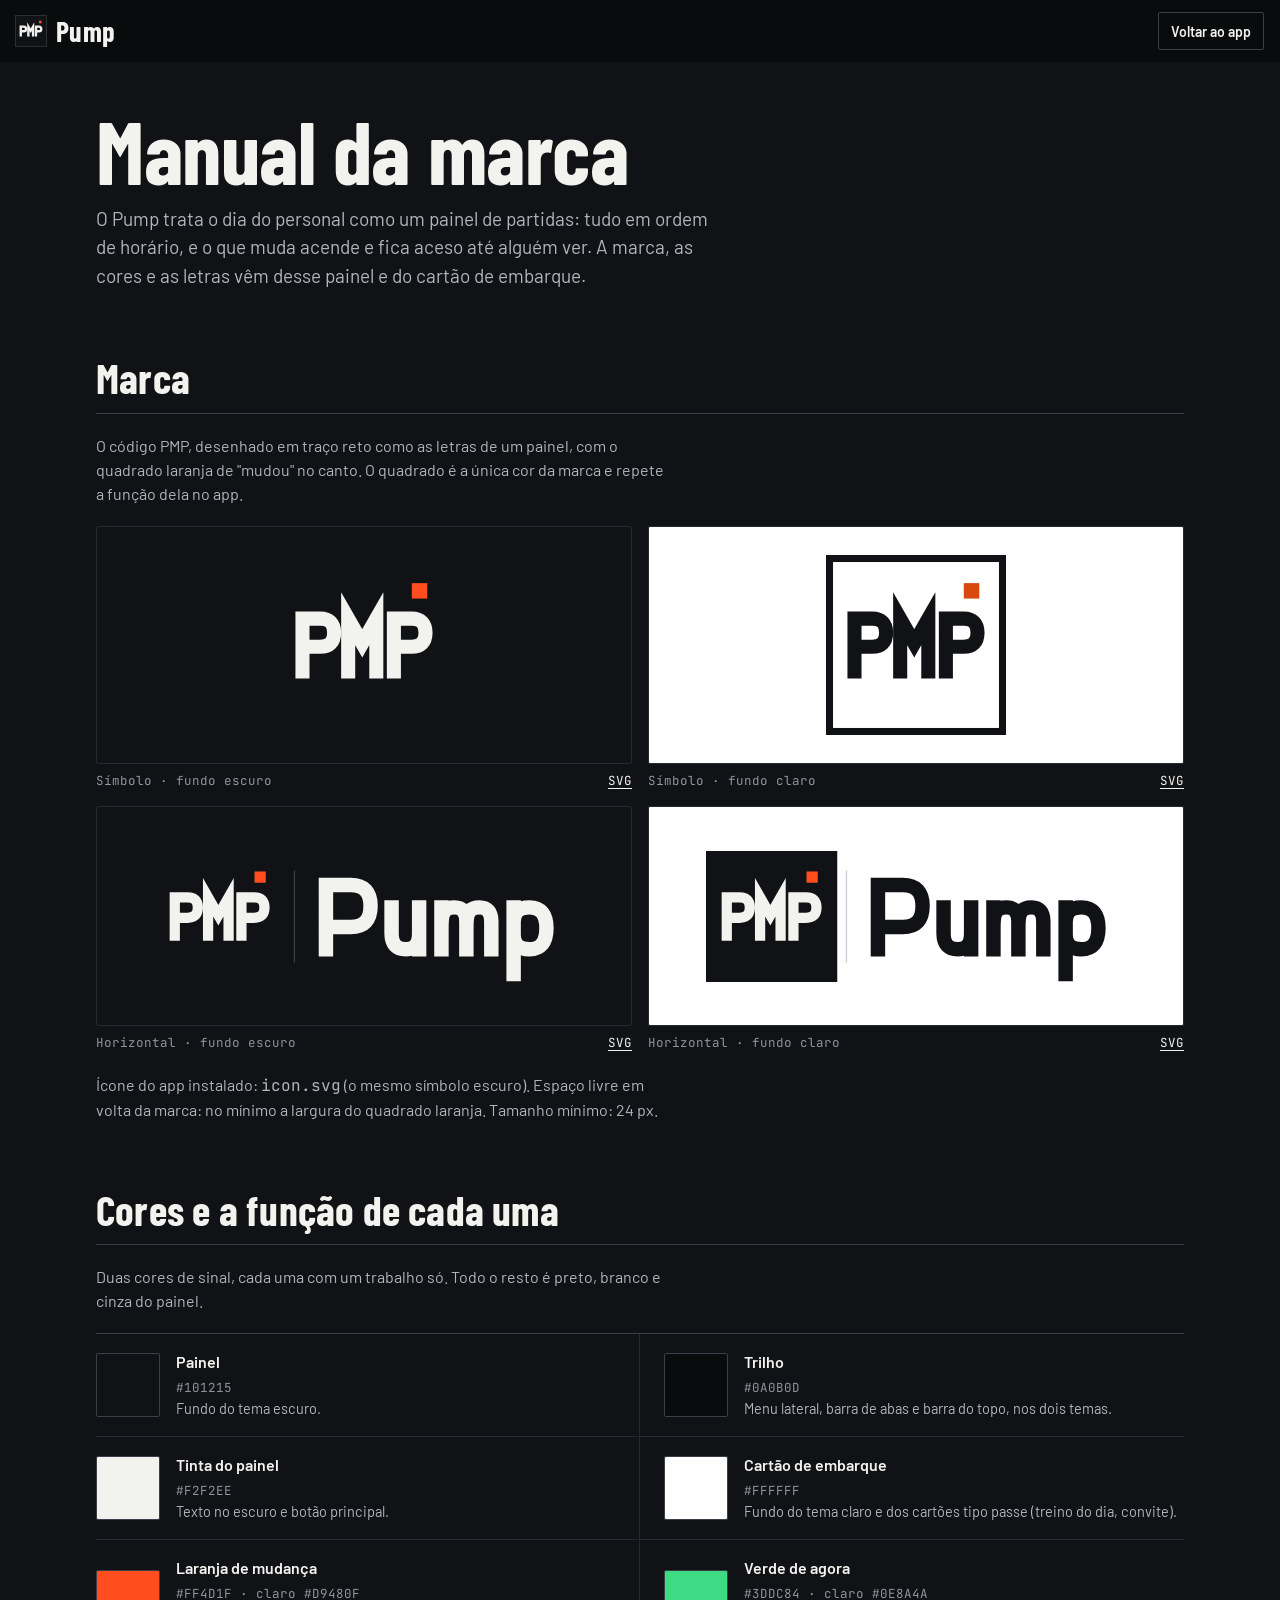
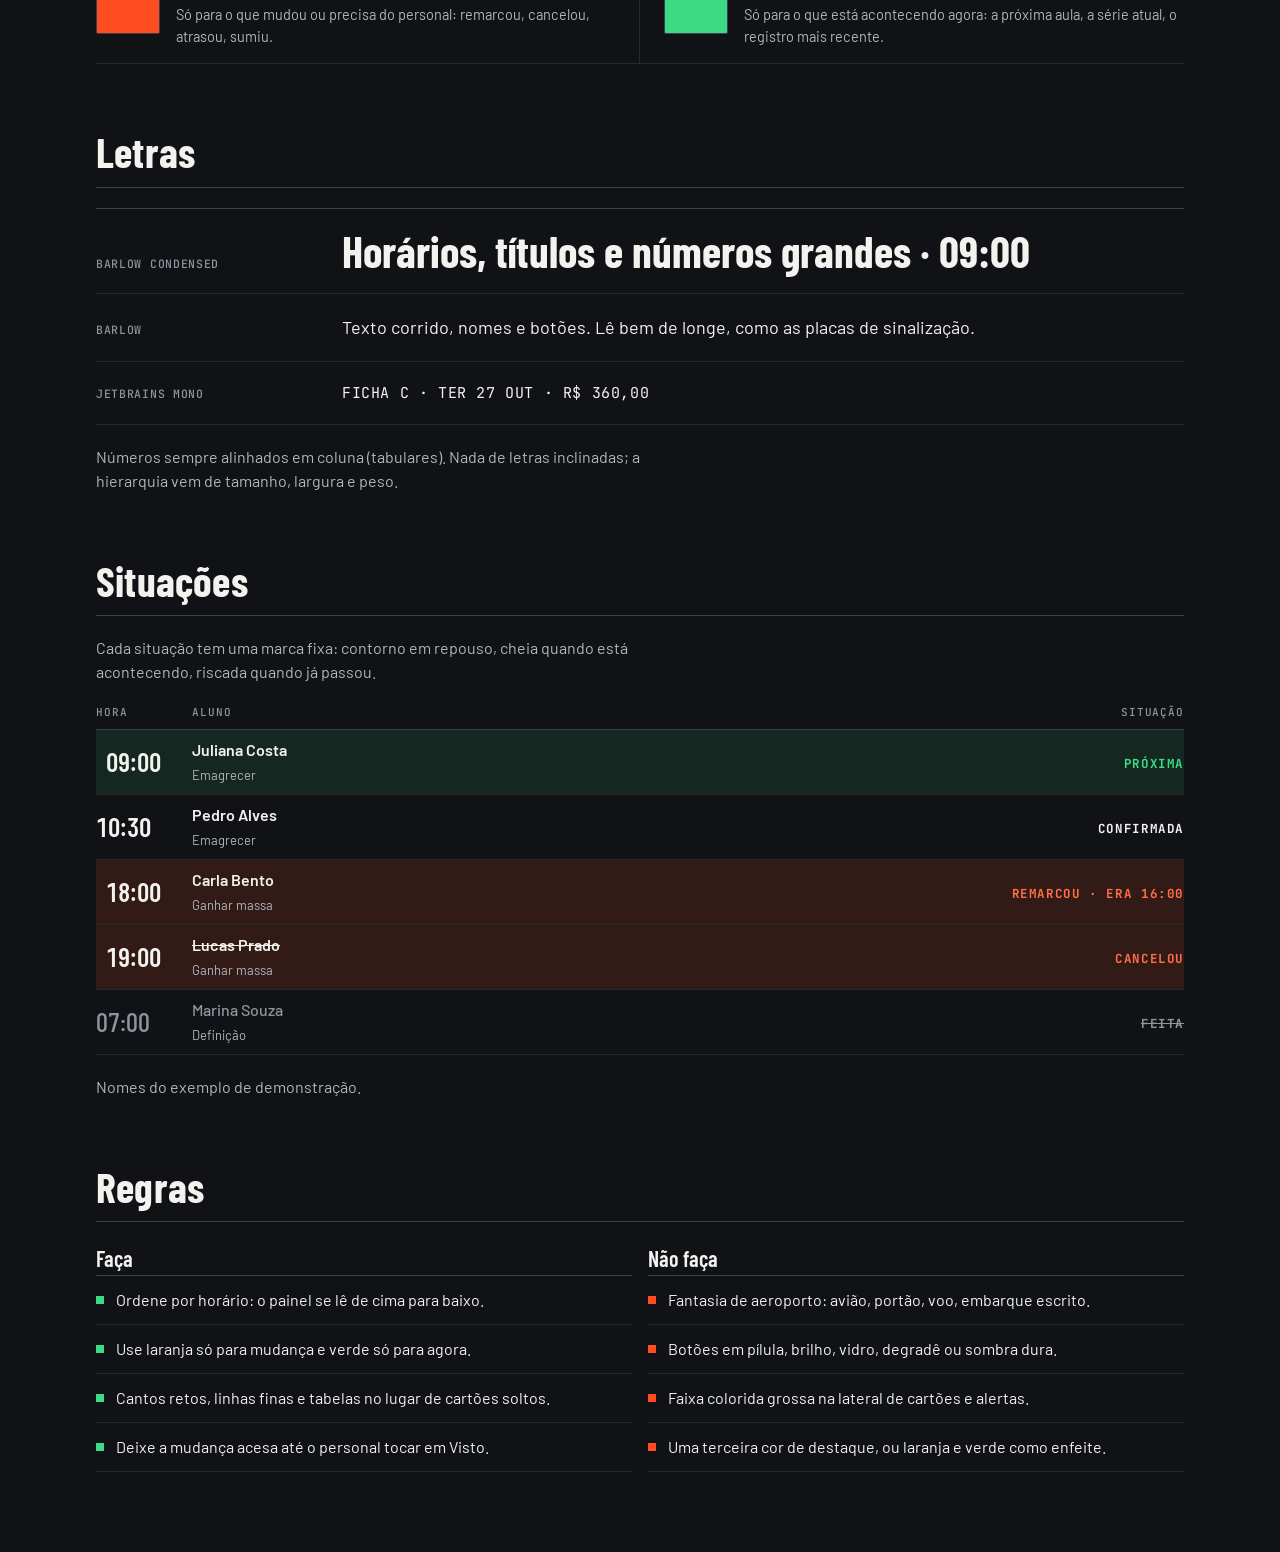
==== commit 198fac76: "﻿Mais personalidade: placas amarelas, letreiro de virar e mais movimento - Menu, barras do celular e" ====
--- a/brand/index.html
+++ b/brand/index.html
@@ -77,7 +77,7 @@
       <div class="cor"><i style="background:#0A0B0D"></i><div><b>Trilho</b><code>#0A0B0D</code><span>Menu lateral, barra de abas e barra do topo, nos dois temas.</span></div></div>
       <div class="cor"><i style="background:#F2F2EE"></i><div><b>Tinta do painel</b><code>#F2F2EE</code><span>Texto no escuro e botão principal.</span></div></div>
       <div class="cor"><i style="background:#FFFFFF"></i><div><b>Cartão de embarque</b><code>#FFFFFF</code><span>Fundo do tema claro e dos cartões tipo passe (treino do dia, convite).</span></div></div>
-      <div class="cor"><i style="background:#FF6A13"></i><div><b>Laranja de mudança</b><code>#FF6A13 · claro #D9480F</code><span>Só para o que mudou ou precisa do personal: remarcou, cancelou, atrasou, sumiu.</span></div></div>
+      <div class="cor"><i style="background:#FF4D1F"></i><div><b>Laranja de mudança</b><code>#FF4D1F · claro #D9480F</code><span>Só para o que mudou ou precisa do personal: remarcou, cancelou, atrasou, sumiu.</span></div></div>
       <div class="cor"><i style="background:#3DDC84"></i><div><b>Verde de agora</b><code>#3DDC84 · claro #0E8A4A</code><span>Só para o que está acontecendo agora: a próxima aula, a série atual, o registro mais recente.</span></div></div>
     </div>
   </section>
--- a/css/app.css
+++ b/css/app.css
@@ -1,15 +1,17 @@
 /* Pump — estilos (celular primeiro, tema escuro e claro)
-   Mundo visual: painel de partidas (tema escuro) e cartão de embarque (tema claro).
-   Uma cor só para o que mudou (laranja) e uma só para o que está acontecendo agora (verde). */
+   Mundo visual: painel de partidas e placas de aeroporto. Menu e barras no amarelo das placas;
+   horários e números em letreiro de virar; vermelho-alaranjado só para o que mudou, verde só para o que acontece agora. */
 :root {
   --bg: #101215; --s1: #171A1E; --s2: #1E2227; --s3: #2A2F36;
   --line: #262A30; --line2: #3A4048;
   --tx: #F2F2EE; --tx2: #B0B6BE; --tx3: #8E959E;
   --a: #F2F2EE; --a-ink: #F2F2EE; --on-a: #101215;
-  --chg: #FF6A13; --chg-ink: #FF8A47; --chg-bg: rgba(255, 106, 19, .13);
+  --chg: #FF4D1F; --chg-ink: #FF7048; --chg-bg: rgba(255, 77, 31, .14);
   --live: #3DDC84; --live-ink: #3DDC84; --live-bg: rgba(61, 220, 132, .11); --on-live: #07140C;
   --pass: #F2F2EE; --pass-ink: #101215; --pass-tx2: #4A5058;
-  --rail: #0A0B0D; --rail-tx: #C3C8CF; --rail-hi: #1F242A;
+  --sign: #FFC400; --on-sign: #101215; --sign-hi: rgba(16, 18, 21, .1); --sign-dot: #C2300A;
+  --tile: #17191D; --tile-tx: #F2F2EE; --tile-cut: rgba(0, 0, 0, .6);
+  --rail: #0A0B0D;
   --r: 2px; --r2: 2px; --pill: 2px;
   --ease: cubic-bezier(.2, .8, .2, 1);
   --f: "Barlow", system-ui, -apple-system, "Segoe UI", Roboto, sans-serif;
@@ -22,7 +24,7 @@
   --line: rgba(16, 18, 21, .12); --line2: rgba(16, 18, 21, .26);
   --tx: #101215; --tx2: #474D55; --tx3: #5C626B;
   --a: #101215; --a-ink: #101215; --on-a: #FFFFFF;
-  --chg: #D9480F; --chg-ink: #B23A0B; --chg-bg: rgba(217, 72, 15, .1);
+  --chg: #D23A10; --chg-ink: #B32F0B; --chg-bg: rgba(210, 58, 16, .1);
   --live: #0E8A4A; --live-ink: #0B7A41; --live-bg: rgba(14, 138, 74, .1); --on-live: #FFFFFF;
   --pass: #FFFFFF; --pass-ink: #101215; --pass-tx2: #474D55;
   color-scheme: light;
@@ -31,11 +33,11 @@
 *, *::before, *::after { box-sizing: border-box; }
 html { -webkit-text-size-adjust: 100%; -webkit-tap-highlight-color: transparent; scrollbar-color: var(--line2) transparent; }
 body { margin: 0; background: var(--bg); color: var(--tx); font: 400 16px/1.5 var(--f); -webkit-font-smoothing: antialiased; caret-color: var(--tx); }
-::selection { background: var(--tx); color: var(--bg); }
+::selection { background: var(--sign); color: var(--on-sign); }
 h1, h2, h3, p { margin: 0; }
 h1, h2, h3, .num { font-family: var(--fd); font-weight: 700; }
-h1 { font-size: clamp(34px, 7vw, 56px); line-height: 1; letter-spacing: .005em; text-wrap: balance; }
-h2 { font-size: 22px; line-height: 1.15; font-weight: 600; letter-spacing: .01em; }
+h1 { font-size: clamp(44px, 10vw, 92px); line-height: .92; letter-spacing: -.005em; text-wrap: balance; }
+h2 { font-size: clamp(24px, 3vw, 30px); line-height: 1.1; font-weight: 700; letter-spacing: .005em; }
 .num { font-weight: 600; font-variant-numeric: tabular-nums; letter-spacing: 0; }
 a { color: inherit; text-decoration: none; }
 a:not([class]):hover { text-decoration: underline; text-underline-offset: 3px; }
@@ -50,41 +52,52 @@
 .sr { position: absolute; width: 1px; height: 1px; overflow: hidden; clip: rect(0 0 0 0); white-space: nowrap; }
 .tnum { font-variant-numeric: tabular-nums; }
 
+/* Letreiro de virar: cada caractere numa plaquinha escura com o corte no meio; gira quando muda */
+.sf { display: inline-flex; gap: .05em; font-family: var(--fd); font-weight: 600; font-variant-numeric: tabular-nums; line-height: 1; vertical-align: baseline; }
+.sf i { position: relative; display: inline-block; min-width: .64em; padding: .09em .05em .07em; text-align: center; font-style: normal; background: var(--tile); color: var(--tile-tx); border-radius: 2px; box-shadow: 0 1px 0 rgba(0, 0, 0, .45), inset 0 1px 0 rgba(255, 255, 255, .05); transform-origin: 50% 50%; }
+.sf i::after { content: ""; position: absolute; left: 0; right: 0; top: 50%; height: 1px; background: var(--tile-cut); }
+.sf i.p { min-width: .34em; }
+.sf i.sp { min-width: .28em; background: transparent; box-shadow: none; }
+.sf i.sp::after { display: none; }
+.sf i.go { animation: virar .5s cubic-bezier(.3, .7, .2, 1) both; animation-delay: calc(var(--i, 0) * 34ms); }
+@keyframes virar { 0% { transform: perspective(240px) rotateX(-92deg); filter: brightness(.55); } 65% { transform: perspective(240px) rotateX(14deg); } 100% { transform: none; filter: none; } }
+
 /* Estrutura */
 .shell { min-height: 100dvh; display: flex; }
 .side { display: none; }
-.main { flex: 1; min-width: 0; width: 100%; max-width: 1240px; margin: 0 auto; padding: 16px 16px calc(96px + env(safe-area-inset-bottom)); }
-.page { display: flex; flex-direction: column; gap: 22px; }
+.main { flex: 1; min-width: 0; width: 100%; max-width: 1280px; margin: 0 auto; padding: 16px 16px calc(100px + env(safe-area-inset-bottom)); }
+.page { display: flex; flex-direction: column; gap: 24px; }
 .enter { animation: rise .3s var(--ease) backwards; }
-.ph { display: flex; flex-wrap: wrap; gap: 14px 16px; align-items: flex-end; justify-content: space-between; padding-bottom: 18px; border-bottom: 1px solid var(--line); }
-.ph .meta { font-family: var(--fm); font-size: 13px; color: var(--tx3); margin-top: 8px; letter-spacing: .02em; }
+.ph { display: flex; flex-wrap: wrap; gap: 16px; align-items: flex-end; justify-content: space-between; padding-bottom: 20px; border-bottom: 2px solid var(--tx); }
+.ph .meta { font-family: var(--fm); font-size: 13.5px; color: var(--tx2); margin-top: 10px; letter-spacing: .02em; }
 .ph-actions { display: flex; gap: 8px; flex-wrap: wrap; }
-.tabs { position: fixed; z-index: 20; left: 0; right: 0; bottom: 0; display: flex; padding: 4px 4px calc(6px + env(safe-area-inset-bottom)); background: var(--rail); border-top: 1px solid #22262B; }
-.tab { position: relative; flex: 1; min-height: 54px; display: flex; flex-direction: column; align-items: center; justify-content: center; gap: 4px; font-size: 11.5px; font-weight: 600; color: #9AA1AA; }
-.tab[aria-current="page"] { color: #FFFFFF; }
-.tab[aria-current="page"]::before { content: ""; position: absolute; top: -4px; left: 28%; right: 28%; height: 2px; background: #FFFFFF; }
-.tab .dot { position: absolute; top: 7px; right: calc(50% - 17px); width: 8px; height: 8px; background: #FF6A13; }
-.topbar { display: flex; align-items: center; justify-content: space-between; gap: 8px; margin: -16px -16px 18px; padding: 10px 12px 10px 16px; background: var(--rail); color: #F2F2EE; }
-.topbar .btn { color: #F2F2EE; border-color: #3A4048; }
-.topbar .btn:hover { background: #1F242A; }
+.tabs { position: fixed; z-index: 20; left: 0; right: 0; bottom: 0; display: flex; padding: 0 4px env(safe-area-inset-bottom); background: var(--sign); color: var(--on-sign); }
+.tab { position: relative; flex: 1; min-height: 60px; display: flex; flex-direction: column; align-items: center; justify-content: center; gap: 4px; font-size: 11.5px; font-weight: 600; color: rgba(16, 18, 21, .72); }
+.tab[aria-current="page"] { color: var(--on-sign); font-weight: 700; }
+.tab[aria-current="page"]::before { content: ""; position: absolute; top: 0; left: 18%; right: 18%; height: 4px; background: var(--on-sign); }
+.tab .dot { position: absolute; top: 9px; right: calc(50% - 17px); width: 9px; height: 9px; background: var(--sign-dot); box-shadow: 0 0 0 2px var(--sign); }
+.topbar { display: flex; align-items: center; justify-content: space-between; gap: 8px; margin: -16px -16px 20px; padding: 10px 12px 10px 16px; background: var(--sign); color: var(--on-sign); }
+.topbar .btn { color: var(--on-sign); border-color: var(--on-sign); }
+.topbar .btn:hover { background: var(--sign-hi); }
 .brand { display: flex; align-items: center; gap: 10px; color: inherit; }
-.logo { width: 30px; height: 30px; flex-shrink: 0; outline: 1px solid #2A2F36; }
-.wordmark { font-family: var(--fd); font-weight: 700; font-size: 26px; line-height: 1; letter-spacing: .01em; }
+.logo { width: 32px; height: 32px; flex-shrink: 0; }
+.wordmark { font-family: var(--fd); font-weight: 700; font-size: 28px; line-height: 1; letter-spacing: .01em; }
 
 @media (min-width: 1024px) {
-  .side { display: flex; flex-direction: column; gap: 30px; position: sticky; top: 0; height: 100dvh; width: 248px; flex-shrink: 0; padding: 26px 14px 20px; background: var(--rail); color: #F2F2EE; border-right: 1px solid #22262B; }
+  .side { display: flex; flex-direction: column; gap: 30px; position: sticky; top: 0; height: 100dvh; width: 248px; flex-shrink: 0; padding: 26px 14px 20px; background: var(--sign); color: var(--on-sign); }
   .side .brand { padding: 0 8px; }
   .tabs, .topbar { display: none; }
-  .main { padding: 34px 44px 64px; }
+  .main { padding: 34px 48px 64px; }
   .nav { display: flex; flex-direction: column; gap: 2px; }
-  .nav a { display: flex; align-items: center; gap: 12px; padding: 11px 12px; border-radius: var(--r); color: var(--rail-tx); font-weight: 500; transition: background-color .15s, color .15s; }
-  .nav a:hover { background: var(--rail-hi); color: #FFFFFF; }
-  .nav a[aria-current="page"] { background: #F2F2EE; color: #101215; font-weight: 600; }
-  .nav .dot { margin-left: auto; width: 8px; height: 8px; background: #FF6A13; }
+  .nav a { display: flex; align-items: center; gap: 12px; padding: 12px 12px; border-radius: var(--r); color: var(--on-sign); font-weight: 600; font-size: 16px; transition: background-color .15s, color .15s; }
+  .nav a:hover { background: var(--sign-hi); }
+  .nav a[aria-current="page"] { background: var(--on-sign); color: var(--sign); font-weight: 700; }
+  .nav .dot { margin-left: auto; width: 9px; height: 9px; background: var(--sign-dot); }
+  .nav a[aria-current="page"] .dot { background: var(--chg); }
   .side-foot { margin-top: auto; display: flex; flex-direction: column; gap: 8px; padding: 0 4px; }
-  .side-foot .muted { color: #9AA1AA; }
-  .side-foot .btn { color: #E4E7EB; border-color: #3A4048; justify-content: flex-start; }
-  .side-foot .btn:hover { background: var(--rail-hi); }
+  .side-foot .muted { color: rgba(16, 18, 21, .75); }
+  .side-foot .btn { color: var(--on-sign); border-color: var(--on-sign); justify-content: flex-start; }
+  .side-foot .btn:hover { background: var(--sign-hi); }
 }
 
 /* Superfícies */
@@ -284,7 +297,7 @@
 /* Treino em tela cheia (aluno): um exercício por vez, ações empilhadas à direita */
 .feed { position: fixed; z-index: 30; inset: 0; display: flex; flex-direction: column; background: #0A0B0D; color: #F2F2EE; padding: calc(10px + env(safe-area-inset-top)) 16px calc(16px + env(safe-area-inset-bottom)); overflow: hidden;
   --tx: #F2F2EE; --tx2: #B0B6BE; --tx3: #8E959E; --line: #262A30; --line2: #3A4048; --s1: #15181C; --s2: #1E2227; --s3: #2A2F36; --a: #F2F2EE; --on-a: #0A0B0D; --bg: #0A0B0D;
-  --live: #3DDC84; --live-ink: #3DDC84; --live-bg: rgba(61, 220, 132, .12); --on-live: #07140C; --chg: #FF6A13; --chg-ink: #FF8A47; }
+  --live: #3DDC84; --live-ink: #3DDC84; --live-bg: rgba(61, 220, 132, .12); --on-live: #07140C; --chg: #FF4D1F; --chg-ink: #FF7048; }
 @media (min-width: 1024px) { .feed { left: 248px; } }
 .feed-top { display: flex; align-items: center; gap: 10px; min-height: 44px; }
 .feed-title { flex: 1; min-width: 0; font-weight: 600; font-size: 15px; white-space: nowrap; overflow: hidden; text-overflow: ellipsis; }
@@ -388,5 +401,29 @@
 .forca[data-n="3"] i:nth-child(-n+3) { background: var(--tx2); }
 .forca[data-n="4"] i { background: var(--live); }
 
-.cad .lp-nav { background: var(--rail); color: #F2F2EE; border-bottom: 1px solid #22262B; }
+.cad .lp-nav { background: var(--sign); color: var(--on-sign); }
+.cad .lp-nav .btn { color: var(--on-sign); border-color: var(--on-sign); }
+.cad .lp-nav .btn:hover { background: var(--sign-hi); }
 .aviso-local { margin-top: 8px; padding: 10px 12px; border-radius: var(--r); border: 1px dashed var(--line2); max-width: 640px; }
+
+/* Letreiro nas partidas e na faixa de números */
+.brd .h { width: 96px; }
+.brd .h .sf { font-size: 24px; }
+.brd .is-now .h .sf i { color: #3DDC84; }
+.brd .is-chg .h .sf i { color: #FF7048; }
+.brd .is-done .h .sf i { color: #7D848D; background: #1C1F23; }
+.band .num .sf { font-size: clamp(38px, 7.5vw, 58px); }
+.band .chg .num .sf i { color: #FF7048; }
+.band .num small { margin-left: 4px; }
+@media (max-width: 559px) { .brd .h .sf { font-size: 20px; } }
+
+/* Letreiro no treino em tela cheia */
+.feed-n { color: inherit; line-height: 1; }
+.feed-n .sf { font-size: clamp(64px, 20vw, 132px); }
+.feed-n .sf i { background: #1B1E23; color: #F2F2EE; }
+.rest .num .sf { font-size: 22px; }
+.rest .num .sf i { color: #FF7048; }
+@media (max-height: 700px) { .feed-n .sf { font-size: 60px; } }
+.sf { gap: .04em; }
+.sf i { min-width: .58em; }
+:root { --tile: #1C1F24; }
